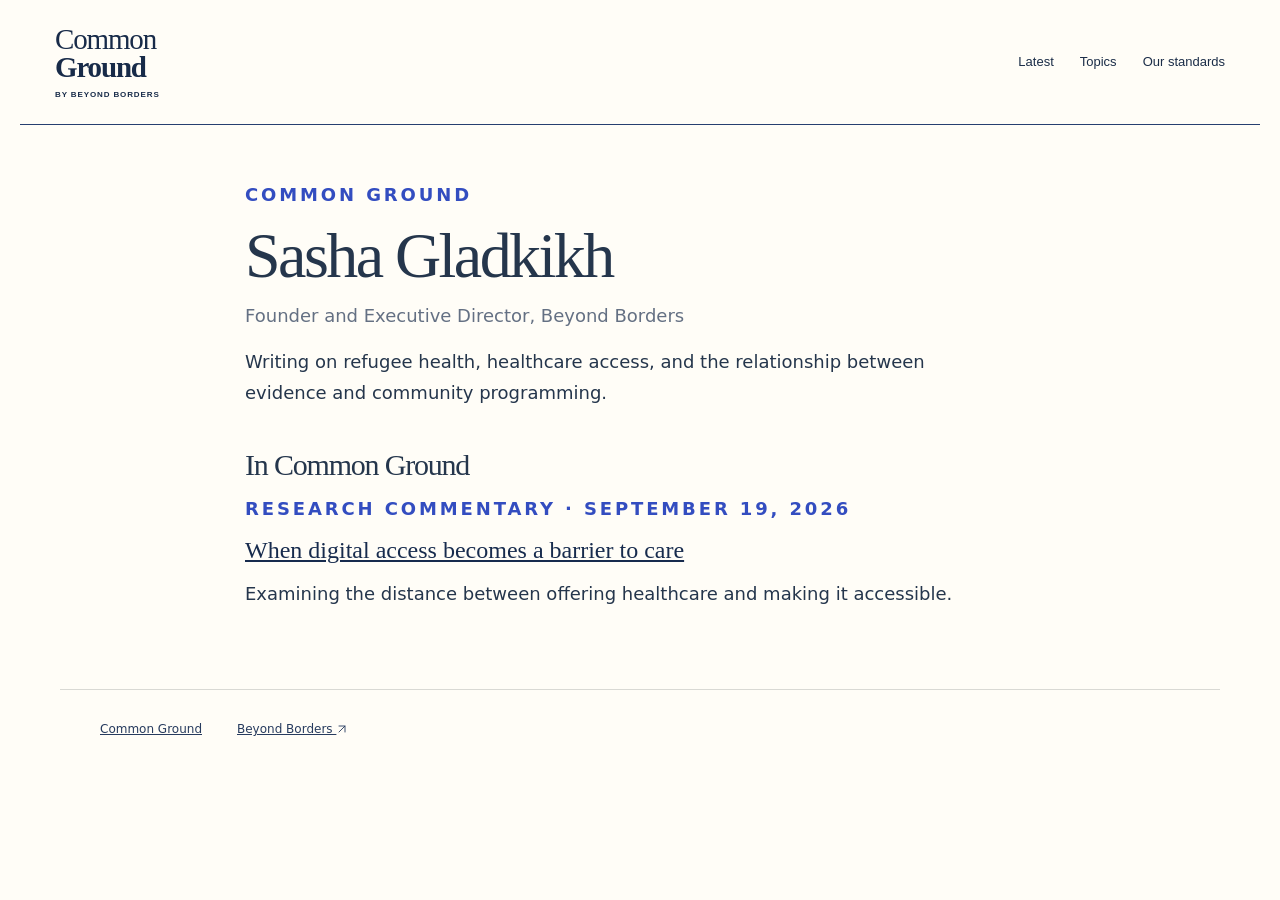
==== common-ground-author-sasha.html @ d93b0962 "Refine Common Ground typography and reading rhythm" ====
<!doctype html><html lang="en"><head><meta charset="utf-8"><meta name="viewport" content="width=device-width,initial-scale=1"><title>Sasha Gladkikh | Common Ground</title><link rel="stylesheet" href="styles.css?v=39"><link rel="stylesheet" href="journal.css?v=6"><link rel="stylesheet" href="common-ground-editorial-type.css?v=1"></head><body class="journal-page cg-resource-page"><a class="skip-link" href="#main">Skip to content</a><header class="cg-news-header"><a class="cg-news-brand" href="journal.html">Common<br><strong>Ground</strong><span>BY BEYOND BORDERS</span></a><nav aria-label="Publication navigation"><a href="journal.html">Latest</a><a href="common-ground-topics.html">Topics</a><a href="common-ground-standards.html">Our standards</a></nav></header><main id="main" class="cg-resource"><p class="eyebrow">Common Ground</p><h1>Sasha Gladkikh</h1><p class="journal-deck">Founder and Executive Director, Beyond Borders</p><p>Writing on refugee health, healthcare access, and the relationship between evidence and community programming.</p><h2>In Common Ground</h2><p class="eyebrow">Research commentary · September 19, 2026</p><h3><a href="journal-digital-access.html">When digital access becomes a barrier to care</a></h3><p>Examining the distance between offering healthcare and making it accessible.</p></main><footer class="journal-footer"><a href="journal.html">Common Ground</a><a href="index.html">Beyond Borders <svg class="link-arrow" viewBox="0 0 24 24" width="16" height="16" fill="none" stroke="currentColor" stroke-width="1.8" stroke-linecap="round" stroke-linejoin="round" aria-hidden="true" focusable="false"><path d="M6 18 18 6M6 6h12v12"/></svg></a></footer></body></html>
---- styles.css ----
:root {
  --navy: #1c3557;
  --navy-deep: #152844;
  --teal: #6d8b99;
  --sage: #a8b3a4;
  --heart: #9c5852;
  --paper: #f6f5f2;
  --white: #fff;
  --muted: #4d5560;
  --line: rgba(28, 53, 87, 0.14);
  --header: 4.5rem;
  --max: 1120px;
}

*,
*::before,
*::after {
  box-sizing: border-box;
}

html {
  scroll-behavior: smooth;
}

body {
  margin: 0;
  font-family: "Source Sans 3", system-ui, sans-serif;
  font-size: 1.0625rem;
  line-height: 1.6;
  color: var(--navy);
  background: var(--paper);
}

img {
  max-width: 100%;
}

h1,
h2,
h3 {
  font-family: "Libre Baskerville", Georgia, serif;
  font-weight: 400;
  line-height: 1.22;
  margin: 0 0 0.7rem;
}

h1 {
  font-size: clamp(1.85rem, 4vw, 2.85rem);
  max-width: 16ch;
}

h2 {
  font-size: clamp(1.5rem, 2.6vw, 2rem);
}

h3 {
  font-size: 1.2rem;
}

p {
  margin: 0 0 0.85rem;
}

a {
  color: var(--navy);
}

.skip-link {
  position: absolute;
  left: 1rem;
  top: -80px;
  background: var(--navy);
  color: #fff;
  padding: 0.5rem 0.75rem;
  z-index: 40;
}

.skip-link:focus {
  top: 0.6rem;
}

.wrap {
  width: min(var(--max), calc(100% - 2.5rem));
  margin-inline: auto;
}

.site-header {
  position: sticky;
  top: 0;
  z-index: 20;
  background: rgba(246, 245, 242, 0.94);
  backdrop-filter: blur(10px);
  border-bottom: 1px solid var(--line);
}

.header-inner {
  display: flex;
  align-items: center;
  justify-content: space-between;
  height: var(--header);
  gap: 1rem;
}

.wordmark {
  display: flex;
  align-items: center;
  text-decoration: none;
  line-height: 0;
}

.logo {
  height: 2.55rem;
  width: auto;
  display: block;
}

.logo-footer {
  height: 2.4rem;
  margin-bottom: 0.9rem;
}

.site-nav {
  display: flex;
  align-items: center;
  gap: 1.4rem;
}

.site-nav a {
  text-decoration: none;
  font-weight: 600;
  color: var(--navy);
}

.site-nav a:not(.btn):hover {
  color: var(--heart);
}

.site-nav a.btn {
  color: #fff;
}

.site-nav a.btn:hover {
  color: #fff;
}

.nav-toggle {
  display: none;
  width: 2.5rem;
  height: 2.5rem;
  border: 0;
  background: transparent;
  cursor: pointer;
}

.nav-toggle span {
  display: block;
  height: 2px;
  margin: 6px 0;
  background: var(--navy);
}

.btn {
  display: inline-flex;
  align-items: center;
  justify-content: center;
  background: var(--navy);
  color: #fff;
  font: inherit;
  font-weight: 700;
  text-decoration: none;
  border: 1px solid var(--navy);
  padding: 0.65rem 1.1rem;
  cursor: pointer;
}

.btn:hover {
  background: var(--navy-deep);
}

.btn-ghost {
  background: transparent;
  color: var(--navy);
}

.thanks {
  padding-top: 5rem;
  padding-bottom: 6rem;
}

.thanks h1 {
  max-width: 18ch;
}

.hero-grid {
  display: grid;
  grid-template-columns: 1fr 1fr;
  gap: 3rem;
  align-items: center;
}

.eyebrow {
  text-transform: uppercase;
  letter-spacing: 0.16em;
  font-size: 0.7rem;
  font-weight: 700;
  color: var(--heart);
  margin-bottom: 0.7rem;
}

.lede {
  max-width: 36rem;
  color: var(--muted);
  font-size: 1.1rem;
}

.hero-actions {
  display: flex;
  flex-wrap: wrap;
  gap: 0.7rem;
  margin-top: 1.5rem;
}

.hero-photo {
  margin: 0;
  display: flex;
  align-items: center;
  justify-content: center;
}

.hero-photo img {
  display: block;
  width: min(100%, 28rem);
  height: auto;
  filter: drop-shadow(0 18px 28px rgba(28, 53, 87, 0.16));
}

.chapter-photo {
  margin: 0 0 2.2rem;
}

.chapter-photo img {
  display: block;
  width: 100%;
  height: auto;
}

.stats-band {
  margin-top: 3rem;
  background: var(--navy);
  color: #fff;
  padding: 2rem 0;
}

.stats {
  display: grid;
  grid-template-columns: repeat(3, 1fr);
  gap: 1.4rem;
  margin: 0;
}

.stats dt {
  font-family: "Libre Baskerville", serif;
  font-size: clamp(1.4rem, 2.2vw, 1.85rem);
  margin: 0;
}

.stats dd {
  margin: 0.35rem 0 0;
  color: rgba(255, 255, 255, 0.78);
  font-size: 0.95rem;
}

.section {
  padding: 4.2rem 0;
}

.section-head {
  max-width: 44rem;
  margin-bottom: 2rem;
}

.why {
  background: #eef1ee;
}

.why-grid {
  display: grid;
  grid-template-columns: 10rem 1fr;
  gap: 2.5rem;
  align-items: center;
}

.why-mark {
  width: 9rem;
  height: auto;
}

.prose {
  max-width: 42rem;
  color: var(--muted);
}

.recognition-grid {
  display: grid;
  grid-template-columns: 1fr min(18rem, 38%);
  gap: 2.5rem;
  align-items: start;
}

.recognition-photo {
  margin: 0;
  max-width: 18rem;
}

.recognition-photo img {
  display: block;
  width: 100%;
  height: auto;
  border: 1px solid var(--line);
  background: var(--white);
}

.pillars {
  list-style: none;
  padding: 0;
  margin: 0;
  display: grid;
  grid-template-columns: repeat(3, 1fr);
  gap: 1.25rem;
}

.pillars > li {
  padding: 1.5rem 1.3rem 1.55rem;
  background: var(--white);
  border-top: 3px solid var(--teal);
}

.pillar-line {
  font-style: italic;
  color: var(--navy) !important;
}

.pillars > li > p {
  color: var(--muted);
  margin-bottom: 0.7rem;
}

.tab-list {
  display: flex;
  flex-wrap: nowrap;
  gap: 0;
  overflow-x: auto;
  -webkit-overflow-scrolling: touch;
  overscroll-behavior-x: contain;
  scrollbar-width: thin;
  border-bottom: 1px solid var(--line);
  margin: 0 0 1.4rem;
}

.tab-list [role="tab"] {
  appearance: none;
  background: transparent;
  border: 0;
  border-bottom: 2px solid transparent;
  margin-bottom: -1px;
  padding: 0.75rem 1rem;
  font: inherit;
  font-weight: 700;
  color: var(--muted);
  cursor: pointer;
  flex: 0 0 auto;
  white-space: nowrap;
}

.tab-list [role="tab"][aria-selected="true"] {
  color: var(--navy);
  border-bottom-color: var(--heart);
}

.tab-list-campus {
  margin-top: 0.1rem;
}

.tab-list-campus [role="tab"] {
  font-size: 0.92rem;
  font-weight: 600;
  padding: 0.55rem 0.9rem;
}

.campus-block {
  padding-bottom: 0.5rem;
}

.campus-block-usc {
  margin-top: 0;
  padding-top: 0;
}

.campus-heading {
  margin: 0 0 0.65rem;
  font-family: "Source Sans 3", system-ui, sans-serif;
  font-size: 1.15rem;
  font-weight: 700;
  line-height: 1.4;
  letter-spacing: 0.01em;
  color: var(--navy);
}

.ig {
  margin: 0 0 1rem;
  font-weight: 600;
}

.ig a {
  display: inline-flex;
  align-items: center;
  gap: 0.45rem;
  text-decoration: none;
}

.ig a:hover {
  color: var(--heart);
}

.ig-icon {
  display: block;
  flex-shrink: 0;
}

.board-grid {
  list-style: none;
  padding: 0;
  margin: 0;
  display: grid;
  grid-template-columns: 1fr 1fr;
  gap: 0.85rem;
}

.board-grid-one {
  grid-template-columns: repeat(auto-fill, minmax(16.5rem, 1fr));
}

.board-grid li {
  display: flex;
  align-items: center;
  gap: 0.9rem;
  padding: 1rem 1.05rem;
  background: var(--white);
  border: 1px solid var(--line);
}

.board-photo {
  display: block;
  width: 4.5rem;
  height: 4.5rem;
  object-fit: cover;
  object-position: center top;
  flex-shrink: 0;
  margin: 0;
}

.board-office {
  margin: 0 0 0.3rem;
  font-size: 0.68rem;
  font-weight: 700;
  letter-spacing: 0.12em;
  text-transform: uppercase;
  color: var(--teal);
}

.board-name {
  margin: 0;
  min-height: 1.3em;
  display: flex;
  align-items: center;
  gap: 0.4rem;
}

.board-social {
  display: inline-flex;
  color: var(--navy);
  opacity: 0.5;
}

.board-social:hover {
  opacity: 1;
}

.involved {
  background: var(--white);
  border-top: 1px solid var(--line);
}

.paths {
  list-style: none;
  padding: 0;
  margin: 0 0 2.2rem;
  display: grid;
  grid-template-columns: repeat(4, 1fr);
  gap: 1rem;
}

.paths li {
  padding: 1.1rem 1rem 1.15rem;
  background: var(--paper);
}

.paths p {
  color: var(--muted);
  margin: 0;
  font-size: 0.95rem;
}

.contact-form {
  display: grid;
  grid-template-columns: 1fr 1fr;
  gap: 0.9rem 1.1rem;
  max-width: 46rem;
}

.contact-form .span-2 {
  grid-column: 1 / -1;
}

.contact-form label {
  display: grid;
  gap: 0.3rem;
  font-weight: 700;
  font-size: 0.88rem;
}

.contact-form input,
.contact-form select,
.contact-form textarea {
  font: inherit;
  font-weight: 400;
  padding: 0.65rem 0.75rem;
  border: 1px solid var(--line);
  background: var(--paper);
}

.form-note {
  margin: 0.6rem 0 0;
  color: var(--heart);
}

.honey {
  position: absolute;
  left: -9999px;
  width: 1px;
  height: 1px;
  overflow: hidden;
}

.site-footer {
  background: var(--navy);
  color: rgba(255, 255, 255, 0.78);
  padding: 2.4rem 0;
}

.footer-inner .wordmark {
  display: block;
}

.legal {
  font-size: 0.85rem;
  max-width: 38rem;
  margin: 0.7rem 0 0;
  opacity: 0.7;
}

@media (max-width: 900px) {
  .hero {
    padding-top: 1.65rem;
  }

  .hero-grid,
  .why-grid,
  .recognition-grid,
  .pillars,
  .paths,
  .stats,
  .board-grid,
  .contact-form {
    grid-template-columns: 1fr;
  }

  .hero-photo img {
    width: min(100%, 20rem);
  }

  .nav-toggle {
    display: block;
  }

  .site-nav {
    display: none;
    position: absolute;
    top: var(--header);
    left: 0;
    right: 0;
    flex-direction: column;
    align-items: stretch;
    gap: 0;
    padding: 0.6rem 1.2rem 1rem;
    background: var(--paper);
    border-bottom: 1px solid var(--line);
  }

  .site-nav a {
    padding: 0.7rem 0;
    border-bottom: 1px solid var(--line);
  }

  .site-nav .btn {
    margin-top: 0.7rem;
    width: fit-content;
  }

  .site-nav.open {
    display: flex;
  }
}

/* Editorial refinement: preserve the established brand and approved copy. */
:root { --max: 1160px; }
html { scroll-padding-top: 6rem; }
:focus-visible { outline: 3px solid #a34e36; outline-offset: 5px; }
.hero { padding-top: 4.5rem; }
.hero-grid { grid-template-columns: 1fr 1.05fr; gap: 3.5rem; }
h1 { font-size: clamp(2.25rem, 4.2vw, 3.4rem); line-height: 1.17; max-width: 18ch; letter-spacing: -.035em; }
.hero-emphasis { color: #526a7a; }
.hero-copy .lede { margin-top: 1.5rem; }
.hero-photo { display: block; }
.hero-photo img { width: 100%; height: auto; filter: none; }
.hero-photo figcaption { margin-top: .8rem; font-size: .9rem; color: var(--muted); }
.btn { min-height: 48px; }
.btn-ghost:hover { color: white; }
.eyebrow, .board-office { font-size: .8rem; }
.section { padding: 5rem 0; }
.section-head { max-width: 48rem; }
.stats-band { margin-top: 4rem; padding: 2.4rem 0; }
.impact-label { font-size: .85rem; letter-spacing: .12em; text-transform: uppercase; color: #d6e1e9; margin-bottom: 1.4rem; }
.stats > div + div { border-left: 1px solid #6a7d95; padding-left: 2rem; }
.pillars { grid-template-columns: 1fr; gap: 1.2rem; }
.pillars > li { display: grid; grid-template-columns: 13rem 1fr; gap: 2rem; padding: 2.4rem; border-top: 2px solid var(--teal); }
.pillar-number { display: block; font-size: .85rem; color: #526a7a; margin-bottom: .8rem; letter-spacing: .1em; }
.pillars h3 { font-size: 1.8rem; }
.pillars > li > p { max-width: 68ch; margin: 0; font-size: 1.1rem; line-height: 1.85; }
.recognition-grid { grid-template-columns: 1fr 15rem; align-items: center; gap: 5rem; }
.recognition-photo { max-width: 15rem; }
.chapter-location { color: var(--muted); margin-bottom: .3rem; }
.chapter-join { display: inline-block; margin-bottom: 1rem; }
.text-link { font-weight: 600; text-underline-offset: .25em; }
.text-link:hover { color: #9c4336; }
.campus-block { border-bottom: 1px solid var(--line); padding: 1.5rem 0 2rem; margin: 0 !important; }
.high-school-intro { max-width: 42rem; padding: 1rem 0; }
.high-school-intro p { color: var(--muted); }
.paths { gap: 1rem; }
.paths li { display: flex; flex-direction: column; padding: 1.5rem; }
.paths p { flex: 1; margin-bottom: 1.2rem; }
.inquiry-heading { margin: 3rem 0 1.5rem; max-width: 42rem; }
.inquiry-heading p { color: var(--muted); }
.contact-form input, .contact-form textarea, .contact-form select { min-width: 0; width: 100%; }
[hidden] { display: none !important; }
@media (max-width: 900px) {
 .hero { padding-top: 2.5rem; }
 .hero-grid { grid-template-columns: 1fr; gap: 2rem; }
 h1 { max-width: 21ch; }
 .hero-photo img { width: 100%; }
 .stats { grid-template-columns: repeat(3, 1fr); }
 .stats > div + div { padding-left: 1rem; }
 .pillars > li { grid-template-columns: 1fr; gap: 1rem; padding: 1.6rem; }
 .pillar-heading { display: flex; gap: 1rem; align-items: baseline; }
 .pillar-number { margin: 0; }
 .pillar-heading h3 { margin: 0; }
 .recognition-grid { grid-template-columns: 1fr; gap: 2rem; }
 .paths { grid-template-columns: 1fr 1fr; }
 .section { padding: 3.5rem 0; }
}
@media (max-width: 520px) {
 .stats, .paths { grid-template-columns: 1fr; }
 .stats > div + div { border-left: 0; border-top: 1px solid #6a7d95; padding: 1rem 0 0; }
 .hero-actions .btn { width: 100%; }
 .pillars > li { padding: 1.4rem; }
 .board-grid { grid-template-columns: 1fr; }
}
@media (prefers-reduced-motion: reduce) { html { scroll-behavior: auto; } }

/* Modern community brand: cobalt, ink and clean mineral surfaces. */
:root { --navy:#172b4d; --navy-deep:#102039; --paper:#f7f8fc; --muted:#4a5870; --teal:#3b58cc; --heart:#334dc0; --line:#dce2ec; --max:1200px; --header:5rem; }
body { font-family:"Source Sans 3",system-ui,sans-serif; }
h1,h2,h3,.stats dt { font-family:"Manrope",system-ui,sans-serif; font-weight:800; }
.wrap { width:min(var(--max),calc(100% - 5rem)); }
.site-header { background:rgba(255,255,255,.97); border-bottom:1px solid var(--line); backdrop-filter:blur(12px); }
.header-inner { height:5rem; }
.logo { height:2.8rem; }
.site-nav { gap:1.8rem; }
.site-nav a { font-size:.95rem; }
.btn { border-radius:100px; padding:.8rem 1.4rem; background:#334dc0; border-color:#334dc0; transition:background .2s,transform .2s; }
.btn:hover { background:#253ba2; transform:translateY(-2px); }
.btn-ghost { background:white; color:#283fa8; border-color:#ced5e7; }
.btn-ghost:hover { background:#e9edff; color:#283fa8; }
.hero { padding:5rem 0 4.5rem; background:#f0f3ff; }
.hero-grid { grid-template-columns:1.05fr 1fr; gap:4rem; }
h1 { font-size:clamp(2.5rem,4.8vw,4.3rem); max-width:18ch; line-height:1.08; letter-spacing:-.055em; }
.hero-emphasis { color:#3b55c4; }
.hero .eyebrow { display:inline-block; background:#e2e8ff; color:#2e4396; border:1px solid #d0dafb; border-radius:100px; padding:.4rem .8rem; font-size:.75rem; letter-spacing:.09em; margin-bottom:1.5rem; }
.lede { font-size:1.15rem; line-height:1.75; }
.hero-photo { padding:1rem; background:white; border:1px solid #dce2ef; border-radius:24px; transform:rotate(2deg); }
.hero-photo img { width:100%; height:auto; border-radius:14px; filter:none; }
.hero-photo figcaption { font-size:.875rem; margin:.9rem .2rem .1rem; color:#4a5870; }
.hero-actions { margin-top:2rem; gap:.8rem; }
.stats-band { margin:0; background:#172b4d; padding:2.5rem 0; }
.stats-band .wrap { display:grid; grid-template-columns:10rem 1fr; gap:2rem; align-items:center; }
.impact-label { margin:0; color:#b7c8ff; }
.stats dt { font-size:2.5rem; letter-spacing:-.04em; }
.stats dd { color:#dbe4f6; }
.stats > div + div { border-color:#4e6380; }
.section { padding:5.5rem 0; }
h2 { font-size:clamp(1.9rem,3.4vw,2.9rem); line-height:1.2; letter-spacing:-.04em; }
.section-head { max-width:45rem; margin-bottom:2rem; }
.pillar-nav { display:flex; flex-wrap:wrap; gap:.6rem; margin-bottom:2rem; }
.pillar-nav a { padding:.55rem 1rem; border-radius:100px; background:#edf0fb; border:1px solid #d9dfef; color:#30489e; text-decoration:none; font-weight:600; }
.pillar-nav a:hover,.pillar-nav a:focus-visible { background:#dce4ff; }
.pillars { gap:1rem; }
.pillars > li { grid-template-columns:13rem 1fr; gap:3rem; padding:2.6rem; background:#fff; border:1px solid var(--line); border-radius:20px; }
.pillar-number { display:inline-flex; width:2.5rem; height:2.5rem; align-items:center; justify-content:center; border-radius:50%; background:#edf0ff; color:#334dc0; font-weight:700; margin-bottom:1rem; }
.pillars h3 { font-size:1.8rem; letter-spacing:-.04em; scroll-margin-top:7rem; }
.pillars > li > p { font-size:1.1rem; line-height:1.85; }
.why { background:#172b4d; color:#fff; }
.why .eyebrow { color:#aabcff; }
.why h2 { max-width:26ch; }
.why .prose { color:#dce5f5; font-size:1.15rem; }
.why-mark { background:#fff; padding:1.25rem; border-radius:28px; }
#recognition { background:#eaf0ff; }
.recognition-photo { padding:.7rem; background:white; border-radius:12px; }
.recognition-photo img { border:0; }
.tab-list [role="tab"] { border-radius:10px 10px 0 0; }
.tab-list [role="tab"][aria-selected="true"] { background:#e9eeff; border-color:#334dc0; }
.board-grid li { border-radius:14px; }
.board-photo { border-radius:10px; }
.board-office { color:#47607a; }
#panel-university:not([hidden]) { display:grid; grid-template-columns:repeat(3,minmax(0,1fr)); gap:1.25rem; }
.campus-block { padding:1.5rem; background:white; border:1px solid var(--line); border-radius:18px; margin:0!important; }
#panel-university .board-grid { grid-template-columns:1fr; }
#panel-university .board-grid li { padding:.7rem 0; border:0; }
.campus-heading { font-family:"Manrope",sans-serif; font-weight:800; font-size:1.4rem; }
.high-school-intro { border-radius:20px; background:#edf1ff; padding:2rem; }
#involved { background:#eef2fb; }
.paths { gap:1rem; }
.paths li { border-radius:16px; padding:1.5rem; background:white; border:1px solid var(--line); }
.paths h3 { font-size:1.4rem; letter-spacing:-.03em; }
.paths .text-link { font-size:.95rem; }
.inquiry-heading { max-width:45rem; }
.inquiry-heading h3 { font-size:1.8rem; letter-spacing:-.035em; }
.contact-form { max-width:50rem; }
.contact-form label { font-size:.95rem; }
.contact-form input,.contact-form select,.contact-form textarea { border:1px solid #aab8ce; border-radius:9px; background:white; min-height:48px; }
.site-footer { background:#102039; }
.legal { opacity:1; color:#c7d3e8; }
@media(max-width:1050px) { .hero-grid{gap:2rem;} .stats-band .wrap{display:block;} .impact-label{margin-bottom:1.4rem;} }
@media(max-width:900px) {
 .wrap{width:calc(100% - 3rem);} .hero{padding:3rem 0;} .hero-grid{grid-template-columns:1fr;gap:2.5rem;} h1{max-width:22ch;} .hero-photo{max-width:42rem;transform:none;} .hero-photo img{width:100%;}
 .site-nav{background:white;} .site-nav .btn{padding:.75rem 1.2rem;}
 .pillars > li{grid-template-columns:1fr;gap:.8rem;padding:1.8rem;} .pillar-heading{align-items:center;} .pillar-number{margin:0;flex-shrink:0;}
 #panel-university:not([hidden]){grid-template-columns:1fr;} .section{padding:3.5rem 0;}
}
@media(max-width:520px) { .wrap{width:calc(100% - 2.5rem);} h1{font-size:clamp(2.5rem,10vw,3.1rem);} .hero-photo{padding:.6rem;border-radius:18px;} .pillars > li{padding:1.4rem;} .pillars h3{font-size:1.55rem;} .pillar-nav a{font-size:.9rem;padding:.5rem .7rem;} .stats dt{font-size:2rem;} .paths{grid-template-columns:1fr;} }
@media(prefers-reduced-motion:reduce){.btn{transition:none;}.btn:hover{transform:none;}}

/* Community milestones: connected timeline, newest first. */
.event-section { background:#fff; }
.event-list { list-style:none; padding:0; margin:3rem 0 0; }
.event-list li { position:relative; display:grid; grid-template-columns:13rem minmax(0,1fr); column-gap:4.5rem; padding:0 0 2.5rem; }
.event-list li::before { content:""; position:absolute; left:15rem; top:1.7rem; bottom:-1.7rem; width:2px; background:#d5ddef; }
.event-list li::after { content:""; position:absolute; left:calc(15rem - 6px); top:1.3rem; width:14px; height:14px; box-sizing:border-box; border:3px solid #334dc0; border-radius:50%; background:#fff; box-shadow:0 0 0 6px #fff; }
.event-list li:first-child::after { background:#334dc0; }
.event-list li:last-child { padding-bottom:0; }
.event-list li:last-child::before { display:none; }
.event-date { color:#334dc0; font-weight:600; font-size:1rem; margin:0; padding-top:1rem; text-align:right; }
.event-list li > div { max-width:46rem; padding:1.6rem 1.8rem; border:1px solid #dce2ec; border-radius:16px; background:#f7f8fc; }
.event-list h3 { font-size:1.4rem; letter-spacing:-.025em; margin:0 0 .8rem; }
.event-list li > div > p { color:var(--muted); margin:0; line-height:1.75; }
.event-list .text-link { display:inline-block; margin-top:1.1rem; }
@media(max-width:750px) {
 .event-list { margin-top:2rem; }
 .event-list li { grid-template-columns:minmax(0,1fr); padding:0 0 2rem 2.3rem; gap:.75rem; }
 .event-list li::before { left:6px; top:.75rem; bottom:-.75rem; }
 .event-list li::after { left:0; top:.4rem; }
 .event-date { padding:0; text-align:left; }
 .event-list li > div { padding:1.25rem; border-radius:12px; }
 .event-list h3 { font-size:1.25rem; }
}

/* Four collective impact measures. */
.stats-band .wrap { display:block; }
.impact-label { margin-bottom:1.6rem; }
.stats { grid-template-columns:repeat(4,minmax(0,1fr)); }
@media(max-width:800px) {
 .stats { grid-template-columns:repeat(2,minmax(0,1fr)); gap:2rem; }
 .stats > div + div { border-top:0; border-left:1px solid #4e6380; padding:0 0 0 1.25rem; }
 .stats > div:nth-child(odd) { border-left:0; padding-left:0; }
}
@media(max-width:420px) {
 .stats { grid-template-columns:1fr; gap:1.25rem; }
 .stats > div + div, .stats > div:nth-child(odd):not(:first-child) { border-left:0; border-top:1px solid #4e6380; padding:1.25rem 0 0; }
}

.stats dt.impact-description { font-size:clamp(1.4rem,2.3vw,1.9rem); line-height:1.2; letter-spacing:-.035em; }

/* Expandable location maps keep the timeline concise. */
.event-location { font-size:.95rem; }
.event-map { margin-top:1rem; }
.event-map summary { width:fit-content; cursor:pointer; color:#334dc0; font-weight:600; font-size:.95rem; padding:.35rem 0; }
.event-map summary:focus-visible { outline:3px solid #334dc0; outline-offset:4px; border-radius:3px; }
.event-map iframe { display:block; width:100%; height:260px; margin-top:1rem; border:1px solid #dce2ec; border-radius:10px; background:#edf1ff; }
.event-map .text-link { font-size:.9rem; }
@media(max-width:520px) { .event-map iframe { height:220px; } }

/* A focused, welcoming inquiry form. */
.inquiry-layout { display:grid; grid-template-columns:minmax(0,.8fr) minmax(0,1.3fr); gap:4rem; align-items:start; margin-top:4rem; padding-top:4rem; border-top:1px solid #cdd7e7; scroll-margin-top:6rem; }
.inquiry-layout .inquiry-heading { margin:0; padding:1rem 0; }
.inquiry-heading .eyebrow { color:#334dc0; font-size:.75rem; letter-spacing:.1em; }
.inquiry-layout .inquiry-heading h3 { font-size:clamp(2rem,3.3vw,2.8rem); line-height:1.2; letter-spacing:-.045em; margin:1rem 0 1.3rem; }
.inquiry-heading > p:not(.eyebrow) { color:var(--muted); font-size:1.1rem; line-height:1.75; }
.inquiry-contact { margin-top:2rem; font-size:.95rem; }
.inquiry-contact span { display:block; color:var(--muted); margin-bottom:.4rem; }
.inquiry-contact a { color:#334dc0; overflow-wrap:anywhere; text-underline-offset:4px; }
.inquiry-layout .contact-form { width:100%; max-width:none; margin:0; padding:2.25rem; background:#fff; border:1px solid #dce2ec; border-radius:22px; box-shadow:0 12px 35px #172b4d07; gap:1.3rem; }
.form-intro h4 { font-family:Manrope,sans-serif; font-size:1.5rem; letter-spacing:-.035em; margin:0 0 .4rem; color:#172b4d; }
.form-intro p { font-size:.85rem; color:var(--muted); margin:0 0 .3rem; }
.contact-form .optional { font-weight:400; color:var(--muted); }
.inquiry-layout .contact-form input,.inquiry-layout .contact-form select,.inquiry-layout .contact-form textarea { margin-top:.5rem; background:#f8f9fc; padding:.85rem .9rem; width:100%; box-sizing:border-box; font:inherit; color:#172b4d; }
.inquiry-layout .contact-form textarea { resize:vertical; min-height:125px; }
.contact-form input:focus,.contact-form select:focus,.contact-form textarea:focus { outline:3px solid #dce4ff; border-color:#334dc0; background:white; }
.field-hint { display:block; font-size:.85rem; font-weight:400; color:var(--muted); line-height:1.5; margin-top:.55rem; }
.form-context { font-size:.83rem; color:var(--muted); line-height:1.6; margin:0 0 1.2rem; }
.form-submit .btn { width:100%; display:flex; justify-content:space-between; align-items:center; border-radius:10px; }
.form-submit .btn:disabled { opacity:.65; cursor:wait; transform:none; }
.form-note { margin:1rem 0 0; font-size:.95rem; }
@media(max-width:850px) { .inquiry-layout { grid-template-columns:1fr; gap:1.5rem; margin-top:2.5rem; padding-top:2.5rem; } .inquiry-layout .inquiry-heading { max-width:38rem; } .inquiry-contact { margin-top:1rem; } }
@media(max-width:520px) { .inquiry-layout .contact-form { padding:1.35rem; border-radius:16px; grid-template-columns:1fr; } .contact-form .span-2 { grid-column:1/-1; } }

/* Focused refinements: summaries, pathways, maps, and image inspection. */
.hero-photo { transform:none; padding:.65rem; }
.hero-photo figcaption { font-size:.8rem; margin:.7rem .35rem .25rem; }
.pillar-summary { list-style:none; padding:0; margin:1.1rem 0 0; display:flex; flex-wrap:wrap; gap:.45rem; }
.pillar-summary li { font-size:.78rem; line-height:1.4; padding:.4rem .6rem; border:1px solid #dce2ec; border-radius:7px; color:#47607a; background:#f7f8fc; }
.access-grid { display:grid; grid-template-columns:1fr 1.15fr; gap:4rem; align-items:center; }
.access-grid .prose { margin-top:1.4rem; }
.access-labels { display:grid; grid-template-columns:1fr 1fr; gap:2.25rem; color:#b8c9ff; font-size:.72rem; font-weight:600; text-transform:uppercase; letter-spacing:.07em; margin-bottom:1rem; }
.access-row { display:grid; grid-template-columns:1fr 1.5rem 1fr; gap:1rem; align-items:center; border-top:1px solid #496079; padding:1.6rem 0; font-size:1rem; line-height:1.5; }
.access-row>span:first-child { color:#dce5f5; }
.access-row>span:nth-child(2) { color:#b8c9ff; }
.access-row strong { color:white; font-weight:600; }
.timeline-year { display:block; font-family:Manrope,sans-serif; font-weight:800; font-size:1.4rem; letter-spacing:-.04em; color:#172b4d; margin-bottom:.35rem; }
.event-photo-link { display:inline-block; margin-top:.7rem; font-size:.9rem; font-weight:600; color:#334dc0; text-underline-offset:4px; }
.certificate-caption { font-size:.8rem; color:#47607a; text-align:center; padding:.7rem 0 .1rem; }
.chapter-explorer { margin:2rem 0 2.5rem; border:1px solid #dce2ec; border-radius:18px; background:white; overflow:hidden; }
.map-heading { padding:1.3rem 1.5rem; display:flex; align-items:center; justify-content:space-between; gap:1rem; }
.map-heading h3 { margin:0; font-size:1.3rem; }
.map-heading p { margin:0; font-size:.9rem; color:#4a5870; }
#chapter-map { height:320px; width:100%; background:#edf1f6; position:relative; z-index:0; }
.map-fallback { padding:2rem; }
.campus-selectors { padding:1.2rem 1.5rem .5rem; display:flex; flex-wrap:wrap; gap:.6rem; }
.campus-selectors button { font:600 .9rem 'Source Sans 3',sans-serif; padding:.6rem 1rem; border:1px solid #cdd7e7; background:white; border-radius:100px; color:#30489e; cursor:pointer; }
.campus-selectors button[aria-pressed=true] { background:#334dc0; border-color:#334dc0; color:white; }
.map-status { font-size:.8rem; color:#4a5870; margin:0; padding:.4rem 1.5rem 1.1rem; }
.campus-block.is-selected { border-color:#334dc0; box-shadow:0 0 0 2px #dce4ff; background:#f8faff; }
.campus-pin { background:transparent; border:0; }
.campus-pin span { display:block; padding:7px 10px; border:2px solid white; background:#334dc0; color:white; border-radius:100px; font:700 12px/1.2 Manrope,sans-serif; white-space:nowrap; box-shadow:0 3px 10px #172b4d35; text-align:center; }
.campus-pin:focus-visible { outline:3px solid #172b4d; outline-offset:4px; }
.image-viewer { border:0; border-radius:14px; padding:1rem; width:min(1000px,94vw); max-height:94vh; background:#fff; color:#172b4d; }
.image-viewer::backdrop { background:rgba(9,22,40,.85); }
.viewer-close { display:block; margin:0 0 .8rem auto; padding:.6rem 1rem; border:1px solid #cdd7e7; border-radius:100px; background:white; color:#172b4d; font:600 14px Manrope,sans-serif; cursor:pointer; }
.viewer-image { display:block; max-width:100%; width:auto; max-height:73vh; height:auto; margin:auto; object-fit:contain; }
.image-viewer figcaption { text-align:center; padding:1rem .5rem .3rem; font-size:.9rem; }
body.viewer-open { overflow:hidden; }
@media(max-width:900px) { .pillar-heading { flex-wrap:wrap; } .pillar-summary { flex-basis:100%; margin-top:.25rem; } .access-grid { grid-template-columns:1fr; gap:2rem; } }
@media(max-width:520px) { .map-heading { align-items:start; flex-direction:column; gap:.4rem; } #chapter-map { height:275px; } .access-row { font-size:.9rem; gap:.6rem; } .access-labels { font-size:.65rem; } .campus-selectors { padding:1rem; } .campus-selectors button { font-size:.85rem; } }

/* Real community photography with a foreground product cutout. */
.hero-collage { position:relative; width:100%; max-width:590px; aspect-ratio:1/1.05; margin:auto; isolation:isolate; }
.collage-shape { position:absolute; inset:10% 1% 6% 5%; border-radius:46% 54% 42% 58%; background:#e0e7fc; z-index:-1; }
.collage-photo { position:absolute; margin:0; padding:7px; border:1px solid #dce2ec; border-radius:14px; background:#fff; box-shadow:0 12px 28px #172b4d14; }
.collage-photo a { display:block; border-radius:9px; overflow:hidden; }
.collage-photo img { display:block; width:100%; height:100%; object-fit:cover; }
.collage-photo figcaption { font-size:.7rem; font-weight:600; color:#47607a; padding:7px 4px 1px; line-height:1.4; }
.collage-community { width:82%; top:0; right:0; z-index:1; }
.collage-community a { aspect-ratio:1.76; }
.collage-packing { width:46%; left:0; top:37%; z-index:2; }
.collage-packing a { aspect-ratio:.9; }
.collage-packing img { object-position:50% 42%; }
.collage-kit { position:absolute; right:-1%; bottom:7%; width:65%; height:auto; z-index:3; pointer-events:none; filter:drop-shadow(0 12px 12px #172b4d18); }
.collage-caption { position:absolute; bottom:0; left:0; right:0; text-align:center; color:#47607a; font-size:.8rem; font-weight:600; letter-spacing:.015em; }
@media(max-width:900px) { .hero-collage { max-width:560px; margin:0 auto; } }
@media(max-width:520px) { .hero-collage { aspect-ratio:1/1.13; } .collage-packing { top:38%; width:47%; } .collage-kit { bottom:10%; width:67%; } .collage-photo { padding:5px; border-radius:11px; } .collage-photo figcaption { font-size:.62rem; } .collage-caption { font-size:.72rem; } }

/* Interactive kit explorer and finishing details. */
.field-label { display:block; }
.field-label > span { display:inline; }
.kit-explore { position:absolute; z-index:4; bottom:0; left:50%; transform:translateX(-50%); white-space:nowrap; display:flex; align-items:center; gap:1rem; padding:.75rem 1.15rem; background:#fff; border:1px solid #b8c7ed; border-radius:100px; color:#253e9b; font:700 .85rem Manrope,sans-serif; cursor:pointer; box-shadow:0 5px 16px #172b4d0d; }
.kit-explore:hover { background:#edf1ff; }
.kit-explore:focus-visible,.kit-viewer button:focus-visible,.gallery-controls button:focus-visible { outline:3px solid #6f8cf1; outline-offset:4px; }
.campus-pin.is-active span { background:#172b4d; box-shadow:0 0 0 4px #aabbf4,0 3px 10px #172b4d35; }
.campus-block h3:focus { outline:none; }
.gallery-controls { display:flex; justify-content:center; align-items:center; gap:1.5rem; margin:.8rem 0 .3rem; }
.gallery-controls[hidden] { display:none; }
.gallery-controls button { padding:.65rem 1rem; border:1px solid #cdd7e7; background:white; color:#253e9b; border-radius:100px; font:600 .85rem Manrope,sans-serif; cursor:pointer; }
.gallery-count { font-variant-numeric:tabular-nums; color:#47607a; }
.kit-viewer { width:min(1050px,94vw); max-height:92vh; box-sizing:border-box; border:1px solid #dce2ec; border-radius:24px; padding:1.25rem; background:#fff; color:#172b4d; }
.kit-viewer::backdrop { background:rgba(9,22,40,.85); }
.kit-explorer-grid { display:grid; grid-template-columns:1.15fr 1fr; align-items:center; gap:2rem; padding:0 1.25rem 1.25rem; }
.kit-visual { position:relative; background:#f0f3ff; border-radius:22px; aspect-ratio:1; }
.kit-visual img { display:block; width:100%; height:auto; }
.kit-hotspot { position:absolute; left:var(--x); top:var(--y); transform:translate(-50%,-50%); display:grid; place-items:center; width:44px; height:44px; padding:0; border:3px solid white; border-radius:50%; background:#334dc0; color:white; font:700 1rem Manrope,sans-serif; cursor:pointer; box-shadow:0 3px 15px #172b4d40; }
.kit-hotspot[aria-pressed=true] { background:#172b4d; box-shadow:0 0 0 5px #aabbf4,0 3px 15px #172b4d40; }
.kit-copy h2 { font-size:clamp(1.8rem,3vw,2.6rem); line-height:1.15; letter-spacing:-.05em; margin:.6rem 0 1rem; }
.kit-copy>p { color:#47607a; }
.kit-item-list { display:flex; flex-wrap:wrap; gap:.5rem; margin:1.3rem 0; }
.kit-item-list button { display:flex; gap:.5rem; padding:.65rem .8rem; border:1px solid #dce2ec; border-radius:8px; background:white; color:#47607a; font:600 .85rem 'Source Sans 3',sans-serif; cursor:pointer; }
.kit-item-list button[aria-pressed=true] { border-color:#334dc0; background:#edf1ff; color:#253e9b; }
.kit-detail { min-height:130px; border-top:1px solid #dce2ec; padding-top:1.1rem; }
.kit-detail h3 { font-size:1.15rem; margin:0 0 .55rem; }
.kit-detail p { font-size:1rem; line-height:1.6; color:#47607a; margin:0; }
.kit-copy .kit-disclaimer { font-size:.75rem; line-height:1.5; margin:1rem 0 0; }
@media(min-width:751px) { .event-list>li::after { top:2rem; } }
@media(max-width:700px) { .kit-viewer { padding:1rem; border-radius:18px; } .kit-explorer-grid { grid-template-columns:1fr; gap:1.5rem; padding:0; } .kit-visual { width:min(100%,390px); margin:auto; } .kit-detail { min-height:0; } }

/* An editorial photo story, with complete images rather than cropped slides. */
.image-viewer.is-collage { width:min(1080px,94vw); padding:1.25rem; background:#f7f8fc; }
.image-viewer.is-collage>.viewer-close { position:sticky; top:0; z-index:2; box-shadow:0 3px 12px #172b4d18; }
.event-collage[hidden],.image-viewer>figure[hidden] { display:none; }
.event-collage header { padding:.25rem .75rem 1.5rem; }
.event-collage h2 { font-size:clamp(1.65rem,3vw,2.6rem); letter-spacing:-.045em; margin:.55rem 0 0; }
.event-photo-grid { display:grid; grid-template-columns:1fr 1fr; gap:1rem; }
.event-photo-grid figure { margin:0; border-radius:14px; overflow:hidden; background:white; border:1px solid #e0e5ee; }
.event-photo-grid .photo-community { grid-column:1/-1; }
.event-photo-grid img { display:block; width:100%; height:auto; }
.event-photo-grid figcaption { text-align:left; padding:.8rem 1rem; font:600 .9rem 'Source Sans 3',sans-serif; color:#304563; }
@media(max-width:600px) { .event-photo-grid { grid-template-columns:1fr; gap:.85rem; } .image-viewer.is-collage { padding:.75rem; } }
@media(min-width:601px) {
 .event-photo-grid .photo-community img { height:30vh; min-height:210px; max-height:320px; object-fit:contain; background:#e9edf5; }
 .event-photo-grid figure:not(.photo-community) img { height:20vh; min-height:160px; max-height:220px; object-fit:contain; background:#edf0f5; }
 .event-collage header { padding-bottom:1rem; }
 .event-photo-grid { gap:.75rem; }
 .event-photo-grid figcaption { padding:.55rem .85rem; }
}
/* An asymmetric photographic event journal. */
.image-viewer.is-collage { width:min(1220px,96vw); max-height:94vh; padding:clamp(1rem,3vw,2.5rem); border-radius:20px; background:#f9f8f4; }
.image-viewer.is-collage>.viewer-close { position:sticky; margin-bottom:0; top:0; }
.event-collage header { padding:0 0 2rem; max-width:750px; }
.event-collage .eyebrow { font-size:.72rem; letter-spacing:.15em; color:#334dc0; }
.event-collage h2 { font-size:clamp(2.5rem,6vw,5rem); line-height:1.03; letter-spacing:-.06em; margin:.85rem 0 1rem; }
.event-journal-date { color:#657183; font-size:.95rem; }
.event-photo-grid { grid-template-columns:repeat(12,minmax(0,1fr)); gap:2rem 1.5rem; align-items:start; counter-reset:moment; }
.event-photo-grid figure { border:0; background:transparent; border-radius:0; overflow:visible; counter-increment:moment; }
.event-photo-grid .photo-community { grid-column:1/-1; }
.event-photo-grid figure:nth-child(2) { grid-column:1/8; margin-top:1rem; }
.event-photo-grid figure:nth-child(3) { grid-column:8/-1; margin-top:5rem; }
.event-photo-grid figure:nth-child(4) { grid-column:1/6; margin-top:1rem; }
.event-photo-grid figure:nth-child(5) { grid-column:6/-1; margin-top:5rem; }
.event-photo-grid .photo-community img,.event-photo-grid figure:not(.photo-community) img { width:100%; height:auto; min-height:0; max-height:none; object-fit:contain; background:transparent; border-radius:8px; }
.event-photo-grid figcaption { display:flex; gap:.8rem; text-align:left; padding:.8rem 0 0; font-size:.9rem; color:#37485f; }
.event-photo-grid figcaption::before { content:'0' counter(moment); font-size:.7rem; letter-spacing:.06em; padding-top:.15rem; color:#657798; }
@media(max-width:650px) {
 .event-photo-grid { grid-template-columns:1fr; gap:1.8rem; }
 .event-photo-grid figure:nth-child(n) { grid-column:1; margin-top:0; }
 .event-collage header { padding-top:.5rem; padding-bottom:1rem; }
 .event-collage h2 { font-size:2.9rem; }
}
.event-photo-grid .supplies-story { position:relative; padding-bottom:7rem; }
.event-photo-grid .supplies-story .journal-kit-cutout { position:absolute; width:46%; height:auto; right:-5%; bottom:-1rem; background:none; border-radius:0; filter:drop-shadow(0 14px 16px #172b4d22); }
@media(max-width:650px) { .event-photo-grid .supplies-story { padding-bottom:6rem; } .event-photo-grid .supplies-story .journal-kit-cutout { right:0; width:38%; } }

.event-photo-grid .supplies-story { padding-bottom:0; }
/* A consistent editorial gallery lets the event photography lead. */
.event-photo-grid { grid-template-columns:repeat(2,minmax(0,1fr)); gap:1.75rem 1.5rem; }
.event-photo-grid figure:nth-child(n) { grid-column:auto; margin:0; padding-bottom:0; }
.event-photo-grid figure.photo-community { grid-column:1/-1; }
.event-photo-grid figure:not(.photo-community) img { aspect-ratio:2.15; width:100%; height:auto; object-fit:cover; }
.event-photo-grid .photo-community img { width:100%; height:auto; }
.event-photo-grid figcaption { padding-top:.7rem; font-weight:500; }
.event-photo-grid figcaption::before { content:none; }
.event-collage header { padding-bottom:1.5rem; }
.event-collage h2 { font-size:clamp(2rem,4vw,3.2rem); line-height:1.12; letter-spacing:-.045em; }
@media(max-width:650px) { .event-photo-grid { grid-template-columns:1fr; gap:1.5rem; } }

/* Uniform photo frames keep both rows and their captions aligned. */
.event-photo-grid figure:not(.photo-community) img { aspect-ratio:2.15; object-fit:cover; object-position:center; }

.event-photo-grid img[src*="altadena-resources"] { object-position:center bottom !important; }

/* A light, quiet map with chapter information directly at each campus. */
.chapter-explorer { border:1px solid #e5e9ef; border-radius:26px; box-shadow:0 12px 40px #172b4d08; }
#chapter-map { height:460px; background:#f3f5f6; }
#chapter-map .leaflet-tile-pane { filter:saturate(.18) brightness(1.07) contrast(.88); }
#chapter-map .leaflet-control-zoom { border:0; border-radius:14px; overflow:hidden; box-shadow:0 4px 20px #172b4d20; }
#chapter-map .leaflet-control-zoom a { width:38px; height:38px; line-height:38px; color:#334dc0; border-color:#edf0f5; }
.campus-pin span { background:#fff; color:#263c70; border:1px solid #dce3ee; padding:10px 12px; box-shadow:0 4px 16px #172b4d25; }
.campus-pin.is-active span { background:#334dc0; color:#fff; border-color:#334dc0; }
.chapter-popup .leaflet-popup-content-wrapper { border-radius:20px; box-shadow:0 12px 40px #172b4d25; }
.chapter-popup .leaflet-popup-content { margin:24px; font-family:'Source Sans 3',sans-serif; }
.chapter-map-card h3 { font:700 20px/1.25 Manrope,sans-serif; letter-spacing:-.04em; margin:10px 0 6px; color:#172b4d; }
.map-card-eyebrow { color:#60738c; font-size:10px; font-weight:700; letter-spacing:.12em; }
.chapter-map-card .map-card-location { margin:0 0 18px; color:#68758a; font-size:13px; }
.chapter-map-card .map-card-leader { margin:0 0 18px; padding-top:14px; border-top:1px solid #edf0f5; color:#33445d; font-size:14px; }
.chapter-map-card a.map-card-join { display:block; padding:11px 16px; border-radius:12px; background:#334dc0; color:white; text-align:center; font-weight:600; text-decoration:none; font-size:14px; }
.chapter-map-card a.map-card-social { display:flex; align-items:center; justify-content:center; gap:7px; margin-top:13px; color:#52637c; font-size:12px; text-decoration:none; }
.chapter-popup .leaflet-popup-close-button { top:8px !important; right:8px !important; }
@media(max-width:520px) { #chapter-map { height:450px; } .map-heading { padding:1.25rem; } }
/* Refined hierarchy and an interactive service walkthrough. */
.collage-kit { width:55%; right:-1%; bottom:7%; }
.hero-copy .lede { max-width:37rem; }
.fair-walkthrough { background:#f5f7fb; }
.fair-stations { display:grid; grid-template-columns:repeat(5,1fr); margin:2rem 0; gap:.65rem; }
.fair-stations button { border:1px solid #dce2ed; background:#fff; border-radius:15px; padding:1rem; color:#58657b; font:600 15px 'Source Sans 3',sans-serif; cursor:pointer; text-align:left; }
.fair-stations button span { display:block; font:700 24px Manrope,sans-serif; margin-bottom:.4rem; color:#9aa6b9; }
.fair-stations button[aria-selected=true] { background:#334dc0; border-color:#334dc0; color:#fff; box-shadow:0 7px 18px #334dc020; }
.fair-stations button[aria-selected=true] span { color:#fff; }
.fair-panel { display:grid; grid-template-columns:1fr 1fr; background:#fff; border-radius:22px; overflow:hidden; border:1px solid #e4e9f1; }
.fair-image { position:relative; min-height:430px; background:#e9edf4; }
.fair-image img { width:100%; height:100%; object-fit:contain; position:absolute; inset:0; }
.fair-image>span { position:absolute; top:20px; left:20px; padding:6px 12px; border-radius:30px; background:#fff; color:#334dc0; font-size:12px; font-weight:700; }
.fair-copy { padding:2.3rem; }
.fair-copy h3 { font-size:clamp(1.65rem,2.8vw,2.3rem); line-height:1.2; margin:.6rem 0 1rem; letter-spacing:-.04em; }
.fair-copy>p:not(.eyebrow) { color:#526176; }
.fair-role { padding-top:.8rem; border-top:1px solid #edf0f6; margin-top:.9rem; }
.fair-role>span { font-size:11px; text-transform:uppercase; letter-spacing:.1em; font-weight:700; color:#6b7b93; }
.fair-role p { margin:.2rem 0; font-size:.95rem; }
.fair-controls { display:flex; justify-content:space-between; gap:10px; align-items:center; margin-top:1.5rem; }
.fair-controls button { background:#f0f3ff; color:#334dc0; border:0; border-radius:9px; padding:10px 13px; font:600 14px 'Source Sans 3',sans-serif; cursor:pointer; }
.fair-controls button:disabled { opacity:.35; cursor:default; }
.fair-controls p { font-size:12px; color:#68758a; }
.fair-note { color:#6c788b; font-size:.8rem; margin:1rem 0 0; }
.journal-feature { background:#fffdf8; border-block:1px solid #e9e6de; }
.journal-feature-grid { display:grid; grid-template-columns:1fr 1.3fr; gap:5rem; align-items:center; }
.journal-feature-story { display:block; text-decoration:none; color:#172b4d; border-left:1px solid #d7d9e2; padding:1rem 0 1rem 3rem; }
.journal-feature-story h3 { font:400 clamp(2rem,3.5vw,3rem)/1.1 Georgia,serif; letter-spacing:-.025em; margin:1rem 0; }
.journal-feature-story:hover h3 { color:#334dc0; }
.journal-byline { display:flex; justify-content:space-between; font-size:.9rem; font-weight:600; margin-top:2rem; }
@media(max-width:750px) { .fair-panel,.journal-feature-grid { grid-template-columns:1fr; gap:0; } .fair-image { min-height:260px; } .fair-copy { padding:1.5rem; } .fair-stations { gap:5px; } .fair-stations button { padding:.6rem .3rem; text-align:center; font-size:11px; } .fair-stations button span { font-size:20px; } .journal-feature-story { border-left:0; border-top:1px solid #d7d9e2; padding:2rem 0 0; margin-top:2rem; } }
@media(max-width:520px) { .collage-kit { width:57%; bottom:10%; } }
@media(prefers-reduced-motion:reduce) { html { scroll-behavior:auto; } }

/* Vector arrows render consistently without emoji substitution on iOS. */
.link-arrow { display:inline-block; width:1em; height:1em; vertical-align:-.12em; flex-shrink:0; }

/* A connected, photo-free route through the fair. */
.fair-stations {position:relative;gap:0;margin:2.5rem 0 2rem;}
.fair-stations::before {content:"";position:absolute;top:24px;left:10%;right:10%;height:2px;background:#cbd5ed;}
.fair-stations button {position:relative;z-index:1;text-align:center;border:0;background:transparent;padding:0 6px;color:#526176;box-shadow:none!important;}
.fair-stations button span {display:grid;place-items:center;width:50px;height:50px;margin:0 auto 12px;border:2px solid #cbd5ed;border-radius:50%;background:#f5f7fb;font-size:16px;color:#697c9e;transition:background .15s;}
.fair-stations button[aria-selected=true] {background:transparent;color:#263fa8;}
.fair-stations button[aria-selected=true] span {background:#334dc0;border-color:#334dc0;box-shadow:0 0 0 6px #e5eaff;}
.fair-panel {grid-template-columns:250px 1fr;max-width:950px;margin:auto;}
.fair-waypoint {background:#eaf0ff;padding:30px;display:flex;flex-direction:column;align-items:center;justify-content:center;color:#334dc0;text-align:center;}
#fair-stage {font-size:12px;letter-spacing:.16em;font-weight:700;}
#fair-icon {width:90px;height:90px;border-radius:25px;background:#fff;display:grid;place-items:center;margin:25px 0 18px;}
#fair-icon svg {width:48px;height:48px;}
#fair-stop-name {font-size:24px;font-weight:700;margin:0 0 8px;}
.fair-waypoint-caption {font-size:13px;color:#596e9c;}
.fair-copy {padding:2rem 2.5rem;}
.fair-copy h3 {font-size:1.9rem;}
.fair-stations button:focus-visible {outline:2px solid #334dc0;outline-offset:7px;border-radius:8px;}
@media(max-width:650px){.fair-panel{grid-template-columns:1fr}.fair-waypoint{padding:20px;display:grid;grid-template-columns:58px 1fr;column-gap:16px;text-align:left;justify-items:start}.fair-waypoint #fair-icon{grid-column:1;grid-row:1/4;width:58px;height:58px;margin:0;border-radius:16px}.fair-waypoint #fair-icon svg{width:32px;height:32px}.fair-waypoint #fair-stage{grid-column:2;font-size:10px}.fair-waypoint #fair-stop-name{grid-column:2;font-size:19px;margin:3px 0}.fair-waypoint-caption{grid-column:2;font-size:12px}.fair-copy{padding:24px}.fair-copy h3{font-size:1.65rem}.fair-stations button{font-size:11px;padding:0 2px}.fair-stations button span{width:40px;height:40px;font-size:13px}.fair-stations::before{top:19px}}

/* Keep each roadmap stop focused on its headline and explanation. */
.fair-panel {grid-template-columns:1fr;max-width:800px;}
.fair-copy {padding:2rem 2.5rem;}
.fair-copy h3 {margin:0 0 .7rem;}
.fair-copy #fair-description {margin:0;max-width:65ch;}
.fair-controls {border-top:1px solid #edf0f6;padding-top:1rem;margin-top:1.3rem;}
@media(max-width:650px){.fair-copy{padding:24px;}}
---- journal.css ----
.journal-page { background:#fffdf8; color:#1c2b40; }
.journal-nav { max-width:1240px; margin:auto; padding:18px 40px; display:flex; justify-content:space-between; align-items:center; border-bottom:1px solid #d9d9d4; }
.journal-nav img { width:120px; height:auto; display:block; }
.journal-nav nav { display:flex; gap:28px; }
.journal-nav a { color:#273b5e; text-decoration:none; font-size:14px; font-weight:600; }
.journal-shell { max-width:1160px; padding:0 40px; margin:auto; }
.journal-masthead { padding:65px 0 45px; display:grid; grid-template-columns:1fr 1fr; align-items:end; }
.journal-masthead>.eyebrow { grid-column:1/-1; }
.journal-masthead h1 { font:400 clamp(3.5rem,7vw,6.5rem)/.98 Georgia,serif; letter-spacing:-.045em; margin:18px 0 0; }
.journal-masthead h1 em { color:#334dc0; }
.journal-masthead>p:last-child { margin:0 0 8px 60px; font-size:19px; color:#667080; }
.journal-issue { display:flex; gap:28px; padding:12px 0; border-top:2px solid #24364e; border-bottom:1px solid #d9d9d4; font-size:12px; text-transform:uppercase; letter-spacing:.08em; }
.journal-issue span:last-child { margin-left:auto; }
.journal-lead { display:grid; grid-template-columns:.9fr 1.3fr; gap:60px; padding:48px 0 70px; align-items:center; }
.journal-lead h2 { font:400 clamp(2.2rem,4vw,3.5rem)/1.08 Georgia,serif; letter-spacing:-.03em; margin:14px 0 20px; }
.journal-lead h2 a { color:inherit; text-decoration:none; }
.journal-lead h2 a:hover { color:#334dc0; }
.journal-deck { font-size:21px; line-height:1.5; color:#647083; max-width:750px; }
.journal-author { font-size:14px; margin:24px 0; }
.evidence-art { position:relative; min-height:365px; padding:28px; background:#e9edf9; overflow:hidden; color:#334dc0; }
.evidence-art>span { font-size:11px; letter-spacing:.16em; font-weight:700; }
.evidence-art strong { font:400 135px/1 Georgia,serif; display:block; margin-top:40px; }
.evidence-art p { font-size:15px; margin:15px 0 0; }
.nine-grid { position:absolute; display:grid; grid-template-columns:repeat(3,1fr); gap:10px; top:105px; right:25px; width:44%; transform:rotate(-12deg); }
.nine-grid i { display:block; aspect-ratio:3/4; background:#fffdf8; border:1px solid #bcc7e8; box-shadow:3px 5px 0 #cad4ee; }
.editorial-standard { border-top:1px solid #d9d9d4; padding:35px 0 65px; max-width:720px; }
.editorial-standard h2 { font:400 30px Georgia,serif; }
.journal-footer { max-width:1160px; margin:40px auto 0; padding:30px 40px; border-top:1px solid #d9d9d4; display:flex; align-items:start; gap:35px; font-size:12px; }
.journal-footer p { margin:0; max-width:560px; color:#6b7280; }
.journal-footer a { color:#273b5e; flex-shrink:0; }
.journal-back { display:inline-block; margin:35px 0 0; font-size:13px; color:#4c5e7a; text-decoration:none; }
.article-heading { max-width:900px; padding:45px 0 35px; }
.article-heading h1 { font:400 clamp(2.7rem,5vw,4.8rem)/1.05 Georgia,serif; letter-spacing:-.035em; margin:20px 0; }
.article-byline { display:flex; gap:50px; border-top:1px solid #d9d9d4; padding-top:22px; margin-top:30px; font-size:13px; color:#5f6b7e; }
.article-layout { display:grid; grid-template-columns:200px minmax(0,720px); gap:55px; margin-top:25px; }
.article-contents { position:sticky; top:35px; align-self:start; font-size:13px; }
.article-contents p { font-size:10px; letter-spacing:.12em; font-weight:700; }
.article-contents a { display:block; color:#5d6d82; margin:12px 0; text-decoration:none; }
.article-body { font:18px/1.85 Georgia,serif; color:#303944; }
.article-body p { margin:0 0 25px; }
.article-body h2 { font:400 30px/1.2 Georgia,serif; letter-spacing:-.025em; margin:42px 0 18px; scroll-margin-top:30px; }
.article-intro { font-size:23px; line-height:1.6; color:#243b59; }
.article-body .cite { font:12px 'Source Sans 3',sans-serif; color:#334dc0; vertical-align:super; padding-left:4px; }
.evidence-strip { background:#edf1fa; padding:24px; display:grid; grid-template-columns:1fr 2fr; gap:30px; margin:24px 0; }
.evidence-strip strong { display:block; font:400 42px Georgia,serif; color:#334dc0; }
.evidence-strip span { font:13px/1.4 'Source Sans 3',sans-serif; display:block; margin-top:8px; }
.article-body .interpretation-label { font:600 11px 'Source Sans 3',sans-serif; color:#334dc0; text-transform:uppercase; letter-spacing:.1em; margin-bottom:15px; }
.article-body blockquote { font:400 30px/1.3 Georgia,serif; border-left:3px solid #334dc0; padding:0 0 0 25px; margin:40px 0; color:#334dc0; }
.research-questions { padding-left:22px; }
.research-questions li { margin-bottom:22px; padding-left:8px; }
.article-references { border-top:1px solid #d9d9d4; margin-top:40px; font:14px/1.6 'Source Sans 3',sans-serif; overflow-wrap:anywhere; }
.article-references a { color:#334dc0; }
a:focus-visible,button:focus-visible { outline:3px solid #334dc0; outline-offset:4px; }
@media(max-width:750px) { .journal-nav { padding:15px 20px; } .journal-nav nav { gap:14px; } .journal-nav a { font-size:12px; } .journal-nav img { width:90px; } .journal-shell { padding:0 22px; } .journal-masthead,.journal-lead { grid-template-columns:1fr; } .journal-masthead>p:last-child { margin:25px 0 0; } .journal-lead { gap:28px; } .evidence-art { min-height:300px; } .nine-grid { width:35%; top:70px; } .journal-footer { padding:25px 22px; flex-direction:column; gap:15px; } .article-layout { grid-template-columns:1fr; gap:20px; } .article-contents { position:static; display:flex; flex-wrap:wrap; gap:12px; border-block:1px solid #ddd; padding:12px 0; } .article-contents p { width:100%; margin:0; } .article-contents a { margin:0; } .article-byline { gap:20px; justify-content:space-between; } .journal-deck { font-size:19px; } .article-heading { padding-top:30px; } }
/* Editorial reading system: overview, evidence, interpretation, inquiry. */
.article-page { background:#fffefa; }
.article-page .journal-nav { padding-block:14px; }
.article-page .article-heading { max-width:100%; border-bottom:1px solid #d9dee6; padding:36px 0; }
.article-page .article-heading h1 { max-width:950px; font-size:clamp(2.6rem,4.5vw,4.2rem); line-height:1.08; }
.article-page .journal-deck { max-width:800px; font-size:21px; color:#57657a; }
.article-page .article-byline { border:0; margin-top:25px; padding-top:0; }
.article-page .article-layout { margin-top:42px; grid-template-columns:180px minmax(0,740px); gap:60px; }
.article-page .article-contents a { padding:6px 0; }
.article-page .article-contents a:hover { color:#334dc0; }
.article-page .article-body { font-size:18px; line-height:1.8; }
.reading-progress { position:fixed; top:0; left:0; width:100%; height:3px; z-index:1000; pointer-events:none; }
.reading-progress span { display:block; width:100%; height:100%; background:#334dc0; transform:scaleX(0); transform-origin:left; }
.reading-brief { border:1px solid #dce2ec; border-top:3px solid #334dc0; padding:27px 30px; margin-bottom:36px; background:white; scroll-margin-top:25px; }
.article-body .reading-brief .eyebrow { margin:0 0 10px; font:700 10px Manrope,sans-serif; letter-spacing:.12em; color:#334dc0; }
.article-body .reading-brief h2 { margin:0 0 22px; font-size:27px; }
.reading-brief ol { list-style:none; padding:0; margin:0; counter-reset:takeaway; }
.reading-brief li { counter-increment:takeaway; display:grid; grid-template-columns:28px 1fr; column-gap:13px; padding:12px 0; border-top:1px solid #edf0f5; font:16px/1.5 'Source Sans 3',sans-serif; }
.reading-brief li::before { content:'0' counter(takeaway); grid-row:span 2; color:#7586a4; font-size:12px; padding-top:3px; }
.reading-brief li strong { color:#24364f; font-weight:600; }
.reading-brief li>span { grid-column:2; color:#606e80; }
.article-body .brief-label { font:11px 'Source Sans 3',sans-serif; color:#6c788b; margin:16px 0 0; }
.evidence-card { margin:30px 0; padding:28px; background:#f0f3fa; border:1px solid #e1e6f0; }
.evidence-card figcaption { text-align:left; padding:0; }
.evidence-card figcaption .eyebrow { display:block; font:700 10px Manrope,sans-serif; letter-spacing:.12em; margin-bottom:10px; }
.evidence-card figcaption>strong { font:400 26px Georgia,serif; color:#22344f; }
.evidence-matrix { display:grid; grid-template-columns:repeat(9,1fr); gap:6px; margin:25px 0 16px; }
.evidence-matrix>span { aspect-ratio:1; display:grid; place-items:center; font:600 12px Manrope,sans-serif; border-radius:5px; }
.quality-high { background:#334dc0; color:white; }
.quality-moderate { background:#a6b6e6; color:#172b4d; }
.quality-low { background:repeating-linear-gradient(135deg,#e9e5dc,#e9e5dc 4px,#d0c8b8 4px,#d0c8b8 5px); color:#3f4450; }
.quality-key { display:flex; gap:20px; flex-wrap:wrap; font:13px 'Source Sans 3',sans-serif; }
.quality-key>span { display:flex; gap:7px; align-items:center; }
.quality-key i { display:inline-block; width:10px; height:10px; border-radius:2px; }
.article-body .figure-note { font:12px/1.55 'Source Sans 3',sans-serif; color:#68748a; margin:18px 0; }
.figure-note a { color:#334dc0; }
.evidence-details { border-top:1px solid #d4dce9; padding-top:14px; font:14px/1.6 'Source Sans 3',sans-serif; }
.evidence-details summary { cursor:pointer; font-weight:600; color:#33456b; }
.article-body .evidence-details p { margin:12px 0 0; }
.access-explorer { border:1px solid #dce2ec; background:white; padding:28px; margin:35px 0; font-family:'Source Sans 3',sans-serif; }
.article-body .access-explorer>.eyebrow { font-size:10px; margin-bottom:8px; }
.access-explorer h3 { font:400 27px/1.2 Georgia,serif; letter-spacing:-.015em; margin:0 0 12px; }
.article-body .explorer-note { font-size:13px; color:#647187; margin-bottom:20px; }
.access-tabs { display:grid; grid-template-columns:repeat(4,1fr); gap:5px; }
.access-tabs button { border:1px solid #dce2ec; background:#f7f8fc; color:#52617b; padding:10px 3px; font:600 12px 'Source Sans 3',sans-serif; cursor:pointer; border-radius:6px; }
.access-tabs button[aria-selected=true] { background:#334dc0; color:white; border-color:#334dc0; }
#access-panel { padding:22px 0 0; min-height:230px; }
#access-panel h4 { font:600 20px/1.3 'Source Sans 3',sans-serif; margin:0 0 12px; color:#233651; }
.article-body #access-panel p { font-size:16px; line-height:1.6; margin:0 0 18px; }
#access-panel>div { border-top:1px solid #e6ebf3; padding-top:15px; }
#access-panel>div>span { font-size:10px; letter-spacing:.1em; text-transform:uppercase; color:#647390; font-weight:700; }
.article-body #access-measure { margin:7px 0 0; color:#53647d; }
.research-questions strong { display:block; font-family:'Source Sans 3',sans-serif; color:#263f65; }
@media(max-width:750px){ .article-page .article-layout { grid-template-columns:1fr; gap:25px; margin-top:24px; } .article-page .article-heading { padding:25px 0; } .article-page .journal-deck { font-size:19px; } .article-page .article-contents a { padding:0; } .reading-brief,.evidence-card,.access-explorer { padding:21px; } .evidence-matrix { gap:4px; } .evidence-matrix>span { font-size:10px; } .quality-key { gap:12px; } .access-tabs { grid-template-columns:1fr 1fr; } #access-panel { min-height:270px; } }
@media print { .journal-nav,.article-contents,.reading-progress,.access-tabs,.journal-footer { display:none; } .article-page .article-layout { display:block; } .journal-shell { max-width:none; padding:0; } .evidence-card,.reading-brief,.access-explorer { break-inside:avoid; } }
/* Common Ground: a welcoming editorial front page. */
.common-ground-home { background:#f7f6f0; }
.cg-shell { max-width:1200px; padding:0 40px; margin:auto; }
.cg-masthead { padding:30px 0 40px; }
.cg-edition { display:flex; justify-content:space-between; gap:15px; font-size:11px; letter-spacing:.055em; color:#657185; }
.cg-masthead h1 { position:relative; font:400 clamp(3.5rem,7.8vw,7rem)/1.08 Georgia,serif; letter-spacing:-.055em; margin:30px 0 25px; border-bottom:1px solid #cdd3de; padding-bottom:25px; }
.cg-masthead h1 em { font-weight:400; color:#334dc0; }
.cg-mark { display:inline-flex; width:70px; height:45px; position:relative; margin-left:35px; vertical-align:middle; }
.cg-mark i { width:42px; height:42px; border:1px solid #334dc0; border-radius:50%; position:absolute; left:0; }
.cg-mark i:last-child { left:25px; background:#334dc014; }
.cg-intro { display:flex; justify-content:space-between; align-items:start; gap:30px; }
.cg-intro p { margin:0; font-size:17px; line-height:1.5; color:#526178; }
.cg-intro p:first-child { color:#233751; font-weight:600; }
.cg-intro p:last-child { text-align:right; font-size:15px; }
.cg-feature { display:grid; grid-template-columns:1.12fr 1fr; border-radius:8px; overflow:hidden; background:#1c2e53; }
.cg-feature-copy { padding:40px; color:#fff; }
.cg-label { display:flex; justify-content:space-between; align-items:center; font-size:10px; letter-spacing:.13em; text-transform:uppercase; color:#bfcdf2; margin:0 0 27px; }
.cg-label>span { border:1px solid #7585a5; border-radius:50%; padding:7px 9px; }
.cg-feature-copy h2 { font:400 clamp(2rem,3.3vw,3.1rem)/1.12 Georgia,serif; letter-spacing:-.025em; margin:0 0 22px; }
.cg-feature-copy h2 a { color:white; text-decoration:none; }
.cg-feature-copy>p:not(.cg-label) { font-size:17px; line-height:1.6; color:#ccd5e5; max-width:420px; }
.cg-author { display:flex; align-items:center; gap:12px; margin:27px 0; font-size:13px; }
.cg-monogram { width:38px; height:38px; border-radius:50%; background:#ffffff12; border:1px solid #ffffff35; display:grid; place-items:center; font:15px Georgia,serif; }
.cg-author strong { font-weight:600; }
.cg-author small { display:block; font-size:11px; color:#b2bfd6; margin-top:3px; }
.cg-read { display:flex; justify-content:space-between; align-items:center; padding:14px 0 2px; border-top:1px solid #ffffff35; text-decoration:none; color:#fff; font-weight:600; font-size:14px; }
.cg-read span { font-size:22px; }
.cg-feature-art { display:flex; flex-direction:column; background:#e5eafb; color:#263f86; padding:30px; text-decoration:none; overflow:hidden; }
.cg-art-top { display:flex; justify-content:space-between; font-size:10px; letter-spacing:.1em; }
.cg-art-top>span:last-child { font-size:22px; line-height:1; }
.cg-orbits { position:relative; width:100%; max-width:360px; aspect-ratio:1.1; margin:auto; }
.cg-orbit { position:absolute; border:1px solid #738cce55; border-radius:50%; inset:7% 10%; }
.cg-orbit-two { inset:18% 20%; }
.cg-orbit-three { inset:30% 31%; }
.cg-orbit-center { position:absolute; inset:40% 39%; display:grid; place-items:center; font:italic 23px Georgia,serif; color:#334dc0; }
.cg-node { position:absolute; background:#fffdf9; border:1px solid #c8d2ee; box-shadow:0 6px 20px #233d8210; border-radius:100px; padding:9px 18px; font-size:12px; }
.cg-node-one { top:6%; left:28%; }.cg-node-two { top:35%; right:0; }.cg-node-three { bottom:8%; left:40%; }.cg-node-four { top:53%; left:0; }
.cg-art-bottom { display:flex; align-items:end; justify-content:space-between; gap:15px; }
.cg-art-bottom p { font:400 34px/1.1 Georgia,serif; letter-spacing:-.02em; margin:12px 0 0; }
.cg-art-bottom>span { font-size:11px; white-space:nowrap; }
.cg-feature-art:hover .cg-node { border-color:#627bd0; }
.cg-reading { padding:70px 0; }
.cg-reading>header h2 { font:400 34px/1.2 Georgia,serif; letter-spacing:-.02em; margin:12px 0; }
.cg-reading>header>p:last-child { color:#637084; margin:0; font-size:16px; }
.cg-entry-grid { display:grid; grid-template-columns:repeat(3,1fr); gap:0; border-top:1px solid #cbd2df; margin-top:30px; }
.cg-entry-grid>a { text-decoration:none; color:#253952; padding:25px 25px 0; border-right:1px solid #d8dde5; margin-top:25px; }
.cg-entry-grid>a:first-child { padding-left:0; }.cg-entry-grid>a:last-child { border:0; }
.cg-entry-index { font-size:10px; letter-spacing:.09em; color:#63728b; }
.cg-entry-grid h3 { font:400 28px/1.16 Georgia,serif; letter-spacing:-.02em; margin:20px 0 14px; }
.cg-entry-grid p { font-size:15px; color:#657084; line-height:1.5; min-height:48px; }
.cg-entry-link { display:block; font-size:13px; color:#334dc0; margin-top:25px; font-weight:600; }
.cg-entry-grid>a:hover h3 { color:#334dc0; }
.cg-principles { border-top:1px solid #cbd2df; display:grid; grid-template-columns:1fr 2fr; gap:50px; padding:40px 0; }
.cg-principles h2 { font:400 35px/1.17 Georgia,serif; letter-spacing:-.02em; margin:0 0 20px; }
.cg-principles div>p { color:#627086; font-size:16px; max-width:570px; }
.cg-principles a { font-size:13px; color:#334dc0; text-underline-offset:4px; }
@media(max-width:850px){.cg-feature-copy { padding:28px; }.cg-feature-art { padding:25px; }.cg-art-bottom { display:block; }.cg-art-bottom>span { display:block; margin-top:18px; }.cg-mark { display:none; }}
@media(max-width:650px){.cg-shell { padding:0 22px; }.cg-edition { font-size:10px; }.cg-edition>span:last-child { display:none; }.cg-masthead { padding-top:25px; }.cg-masthead h1 { font-size:clamp(3.3rem,12vw,4.8rem); }.cg-intro { display:block; }.cg-intro p:last-child { text-align:left; margin-top:16px; }.cg-feature { grid-template-columns:1fr; }.cg-feature-copy { padding:28px; }.cg-feature-art { padding:25px; }.cg-orbits { max-width:280px; margin:10px auto; }.cg-art-bottom { display:flex; }.cg-art-bottom p { font-size:30px; }.cg-entry-grid { grid-template-columns:1fr; }.cg-entry-grid>a,.cg-entry-grid>a:first-child { padding:22px 0; margin:0; border-right:0; border-bottom:1px solid #d8dde5; }.cg-entry-grid h3 br { display:none; }.cg-entry-grid p { min-height:0; }.cg-entry-link { margin-top:15px; }.cg-reading { padding:45px 0; }.cg-principles { grid-template-columns:1fr; gap:18px; }.cg-principles>.eyebrow { margin:0; }}
/* Common Ground's inaugural newspaper front page. */
.common-ground-home { background:#f5f3ed; color:#222b35; }
.common-ground-home .journal-nav { border-bottom:0; padding-block:13px; }
.newspaper { max-width:1160px; padding:0 40px; margin:0 auto; }
.paper-masthead { text-align:center; border-top:1px solid #293342; padding-top:22px; }
.paper-publisher { font-size:10px; letter-spacing:.16em; text-transform:uppercase; margin:0 0 10px; }
.paper-masthead h1 { font:700 clamp(3rem,8.8vw,7.6rem)/1.05 Georgia,'Times New Roman',serif; letter-spacing:-.065em; margin:0; color:#172735; }
.paper-mission { font:italic 15px Georgia,serif; margin:15px 0 24px; }
.paper-dateline { display:flex; justify-content:space-between; gap:15px; padding:10px 0; border-top:3px double #263340; border-bottom:1px solid #263340; font-size:10px; letter-spacing:.06em; text-transform:uppercase; }
.paper-lead { padding:35px 0 45px; }
.paper-kicker { font:700 10px Manrope,sans-serif; text-transform:uppercase; letter-spacing:.12em; margin:0 0 18px; color:#334dc0; }
.paper-kicker span { margin:0 10px; color:#a1a6af; }
.paper-lead h2 { font:700 clamp(2.5rem,5.1vw,4.6rem)/1.04 Georgia,serif; letter-spacing:-.04em; margin:0 0 20px; max-width:1000px; }
.paper-lead h2 a { color:#202c3c; text-decoration:none; }
.paper-lead h2 a:hover { color:#334dc0; }
.paper-deck { font:400 23px/1.4 Georgia,serif; max-width:890px; color:#59616b; margin:0 0 22px; }
.paper-byline { display:flex; justify-content:space-between; padding:13px 0; border-block:1px solid #c8c9c6; font:12px 'Source Sans 3',sans-serif; }
.paper-byline strong { text-transform:uppercase; font-size:11px; letter-spacing:.07em; }
.paper-story-grid { display:grid; grid-template-columns:1fr 1.05fr; gap:38px; margin-top:27px; }
.paper-opening { font:18px/1.75 Georgia,serif; padding-right:30px; border-right:1px solid #cdcec9; }
.paper-opening p { margin:0 0 20px; }
.paper-dropcap::first-letter { float:left; font:700 67px/.85 Georgia,serif; padding:8px 9px 0 0; color:#1d2f48; }
.paper-continue { display:flex; justify-content:space-between; align-items:center; border-top:1px solid #c8c9c6; padding-top:16px; margin-top:28px; font:700 12px Manrope,sans-serif; text-decoration:none; color:#334dc0; }
.paper-illustration { margin:0; }
.paper-diagram { background:#e6e9ed; padding:23px 30px; position:relative; min-height:365px; overflow:hidden; }
.diagram-label { font:700 9px Manrope,sans-serif; letter-spacing:.15em; margin:0 0 18px; }
.paper-route { display:flex; flex-direction:column; align-items:start; width:56%; }
.paper-route>span { border-bottom:1px solid #afb8c6; padding:7px 0; font:18px Georgia,serif; width:100%; display:flex; gap:13px; align-items:center; }
.paper-route b { font:10px Manrope,sans-serif; color:#60728e; }
.paper-route i { font-style:normal; font-size:15px; margin:1px 0 0 2px; color:#7e8ea8; }
.diagram-question { font:400 29px/1.15 Georgia,serif; margin:22px 0 0; text-align:right; color:#243c63; }
.paper-illustration figcaption { font:12px/1.5 'Source Sans 3',sans-serif; color:#596371; text-align:left; padding:10px 0 0; }
.paper-editorial { border-top:3px double #293342; padding:26px 0; display:grid; grid-template-columns:130px 1fr 220px; gap:30px; }
.paper-editorial h2 { font:700 25px/1.2 Georgia,serif; letter-spacing:-.02em; margin:0 0 15px; }
.paper-editorial p:not(.paper-kicker) { font:15px/1.7 Georgia,serif; margin:0 0 14px; }
.paper-colophon { border-left:1px solid #cdcec9; padding-left:25px; }
.paper-colophon>span { display:block; font-size:9px; text-transform:uppercase; letter-spacing:.08em; margin-bottom:15px; color:#5a6575; }
.paper-colophon a { font-size:11px; color:#334dc0; }
@media(max-width:700px){.newspaper { padding:0 22px; }.paper-masthead h1 { font-size:clamp(2.9rem,10.2vw,4.5rem); }.paper-mission { font-size:12px; }.paper-dateline { font-size:8px; gap:8px; }.paper-dateline>span:last-child { display:none; }.paper-lead { padding-top:25px; }.paper-lead h2 { font-size:clamp(2.4rem,8vw,3.3rem); }.paper-deck { font-size:19px; }.paper-story-grid { grid-template-columns:1fr; gap:25px; }.paper-opening { padding-right:0; border-right:0; font-size:17px; }.paper-editorial { grid-template-columns:1fr; gap:12px; }.paper-colophon { border-left:0; border-top:1px solid #cdcec9; padding:20px 0 0; }.paper-diagram { min-height:335px; }.paper-editorial>.paper-kicker { margin:0; }}
/* Publication archive: image-led stories and a growing editorial catalog. */
.gazette-home { background:#fffdf7; color:#182432; }
.cg-news-header { display:flex; align-items:center; justify-content:space-between; gap:30px; max-width:1240px; margin:auto; padding:25px 35px; border-bottom:1px solid #263f70; }
.cg-news-brand { font:400 29px/.97 Georgia,serif; letter-spacing:-.04em; text-decoration:none; color:#182b49; }
.cg-news-brand strong { font-weight:700; }
.cg-news-brand>span { display:block; font:700 8px Manrope,sans-serif; letter-spacing:.11em; margin-top:9px; }
.cg-news-header nav { display:flex; gap:28px; align-items:center; }
.cg-news-header nav a { font:600 16px Georgia,serif; text-decoration:none; color:#1b2d48; padding:8px 0; }
.cg-news-header nav a[aria-current] { border-bottom:3px solid #334dc0; }
.cg-topic-bar { display:flex; justify-content:center; gap:35px; max-width:1240px; margin:auto; padding:13px 20px; border-bottom:1px solid #cbd2dc; color:#334dc0; font:700 10px Manrope,sans-serif; text-transform:uppercase; letter-spacing:.12em; }
.cg-news-main { max-width:1240px; margin:auto; padding:0 35px; }
.cg-news-heading { padding:45px 0 30px; }
.cg-news-heading h1 { font:400 clamp(2.5rem,4.8vw,4.2rem)/1.08 Georgia,serif; letter-spacing:-.04em; margin:12px 0 14px; }
.cg-news-heading>p:last-child { color:#647083; font-size:17px; margin:0; }
.cg-library-tools { display:flex; align-items:end; gap:20px; margin:10px 0 30px; padding:18px 0; border-block:1px solid #d9dfe7; }
.cg-library-tools[hidden] { display:none; }
.cg-library-tools label { display:block; font-size:11px; font-weight:600; color:#52617a; }
.cg-library-tools label:first-child { flex:1; max-width:390px; }
.cg-library-tools input,.cg-library-tools select { display:block; width:100%; border:1px solid #d2d9e3; padding:10px 12px; border-radius:0; background:#fff; color:#213651; font:14px 'Source Sans 3',sans-serif; margin-top:6px; }
#cg-count { margin:0 0 10px auto; font-size:12px; color:#647083; }
.cg-story-grid { display:grid; grid-template-columns:repeat(3,minmax(0,1fr)); gap:40px 30px; }
.cg-story { min-width:0; }
.cg-story[hidden] { display:none; }
.cg-story.is-lead { grid-column:1/-1; display:grid; grid-template-columns:1.15fr 1fr; gap:45px; align-items:center; margin:5px 0 15px; }
.cg-story.is-lead[hidden] { display:none; }
.cg-story-image { display:block; overflow:hidden; text-decoration:none; background:#e4eafa; color:#283e69; }
.cg-story-image img { display:block; width:100%; height:auto; aspect-ratio:1.5; object-fit:cover; }
.cg-story-category { color:#334dc0; text-transform:uppercase; letter-spacing:.08em; font:700 10px Manrope,sans-serif; margin:20px 0 12px; }
.cg-story-category span { color:#6b7890; }
.cg-story h2 { font:600 28px/1.13 Georgia,serif; letter-spacing:-.025em; margin:0 0 15px; }
.cg-story.is-lead h2 { font-size:clamp(2rem,3.3vw,3rem); }
.cg-story h2 a { color:#182839; text-decoration:none; }
.cg-story h2 a:hover { color:#334dc0; text-decoration:underline; text-decoration-thickness:1px; text-underline-offset:5px; }
.cg-story-summary { color:#566477; font-size:17px; line-height:1.55; margin:0; }
.cg-story-meta { color:#647083; font-size:12px; line-height:1.8; margin:22px 0; }
.cg-story-read { font-size:13px; font-weight:700; color:#334dc0; text-decoration:none; }
.cg-access-art { padding:30px; min-height:345px; background:linear-gradient(140deg,#edf0f8,#cbd8ed); }
.cg-access-art>span { font:700 10px Manrope,sans-serif; letter-spacing:.15em; }
.access-art-line { display:flex; align-items:center; margin:35px 0 25px; }
.access-art-line b { width:38px; height:38px; border:1px solid #869ac4; border-radius:50%; display:grid; place-items:center; font:12px Manrope,sans-serif; background:#ffffff70; }
.access-art-line i { flex:1; height:1px; background:#8296be; }
.access-art-line i:nth-of-type(2) { background:repeating-linear-gradient(90deg,#8296be 0 4px,transparent 4px 9px); }
.cg-access-art p { font:400 clamp(2rem,3.4vw,3.2rem)/1.08 Georgia,serif; letter-spacing:-.04em; margin:0 0 25px; }
.cg-access-art small { font-size:11px; }
.cg-type-art { padding:25px; aspect-ratio:1.5; background:#edf0f8; }
.cg-type-art span { font-size:10px; text-transform:uppercase; }
.cg-type-art p { font:34px Georgia,serif; }
.cg-news-about { display:grid; grid-template-columns:1fr 1.2fr; gap:15px 65px; border-top:1px solid #cbd2dc; margin-top:60px; padding:35px 0; }
.cg-news-about>.eyebrow { grid-column:1/-1; }
.cg-news-about h2 { font:400 34px/1.16 Georgia,serif; margin:0; letter-spacing:-.025em; }
.cg-news-about div p { margin:0 0 15px; color:#617087; font-size:16px; }
.cg-news-about a { font-size:13px; color:#334dc0; }
.cg-no-results { padding:45px 0; color:#607087; }
@media(max-width:750px){.cg-news-header { padding:20px 22px; }.cg-news-header nav { gap:15px; flex-wrap:wrap; justify-content:end; }.cg-news-header nav a { font-size:12px; }.cg-news-brand { font-size:24px; flex-shrink:0; }.cg-topic-bar { gap:20px; font-size:9px; }.cg-news-main { padding:0 22px; }.cg-news-heading { padding-top:30px; }.cg-story.is-lead { grid-template-columns:1fr; gap:0; }.cg-story-grid { grid-template-columns:1fr 1fr; gap:30px 20px; }.cg-library-tools { flex-wrap:wrap; gap:12px; }.cg-library-tools label:first-child { max-width:none; flex-basis:100%; }.cg-access-art { min-height:310px; }.cg-news-about { grid-template-columns:1fr; gap:15px; }.cg-news-about>.eyebrow { grid-column:auto; }}
@media(max-width:480px){.cg-story-grid { grid-template-columns:1fr; }.cg-story-category span { display:block; margin-top:7px; }.cg-library-tools select { max-width:220px; }}
/* Common Ground editorial system */
.cg-cover-heading { padding:30px 0 24px; border-bottom:1px solid #cbd2dc; margin-bottom:24px; }
.cg-cover-heading h1 {font:700 clamp(3.2rem,7vw,6rem)/1 Georgia,serif;letter-spacing:-.055em;margin:10px 0 15px;color:#182b49;}
.cg-cover-heading>p:last-child {font:18px/1.5 Georgia,serif;color:#52617a;margin:0;}
.gazette-home .cg-topic-bar {display:none;}
.cg-search-disclosure {margin-bottom:20px;text-align:right;font-size:13px;color:#344eb9;}
.cg-search-disclosure summary {cursor:pointer;display:list-item;list-style-position:inside;}
.cg-search-disclosure form {text-align:left;}
.cg-story.is-lead {grid-template-columns:1.12fr 1fr;gap:48px;}
.cg-story.is-lead .cg-story-image img {aspect-ratio:960/740;object-fit:contain;}
.cg-story.is-lead h2 {font-size:clamp(2.3rem,3.8vw,3.5rem);line-height:1.07;}
.cg-contribute {display:grid;grid-template-columns:1fr auto;gap:45px;align-items:center;padding:35px;background:#edf0f6;margin-top:55px;border-top:3px solid #344eb9;}
.cg-contribute h2 {font:32px/1.15 Georgia,serif;margin:12px 0;max-width:600px;}
.cg-contribute p:not(.eyebrow) {font-size:16px;max-width:650px;color:#52617a;}
.cg-contribute a,.cg-action {color:#344eb9;font-weight:600;text-underline-offset:5px;}
.cg-resource-page {background:#fffdf7;}
.cg-resource {max-width:850px;margin:55px auto 80px;padding:0 30px;color:#25364c;}
.cg-resource h1 {font:400 clamp(2.5rem,5vw,4.5rem)/1.05 Georgia,serif;letter-spacing:-.04em;}
.cg-resource h2 {font:30px/1.2 Georgia,serif;margin-top:38px;}
.cg-resource h3 {font:24px/1.3 Georgia,serif;}
.cg-resource p,.cg-resource li {font-size:18px;line-height:1.7;}
.cg-resource li {margin-bottom:18px;}
.cg-topic-collection {padding:15px 0 30px;border-top:1px solid #cbd2dc;margin-top:35px;}
.cg-topic-collection ul {list-style:none;padding:0;}
.cg-topic-collection a {color:#263f70;}
.editorial-stage {font:700 11px Manrope,sans-serif!important;letter-spacing:.12em;text-transform:uppercase;color:#344eb9;margin-top:55px!important;}
.editorial-stage+h2 {margin-top:12px;}
.cg-reader-tools {padding:28px;background:#edf0f6;margin:45px 0;}
.cg-reader-tools h2 {margin-top:10px;}
.cg-reader-tools hr {border:0;border-top:1px solid #cbd2dc;margin:28px 0;}
#source-dialog {position:fixed;inset:0 0 0 auto;margin:0;height:100dvh;max-height:100dvh;width:min(520px,100%);max-width:100%;padding:38px;box-sizing:border-box;border:0;border-left:1px solid #cbd2dc;background:#fffdf7;color:#25364c;overflow:auto;}
#source-dialog::backdrop {background:rgba(20,35,55,.4);}
#source-dialog h2 {font:38px Georgia,serif;}
#source-dialog p,#source-dialog dd {font-size:16px;line-height:1.6;}
#source-dialog dt {font-weight:bold;margin-top:22px;}
#source-dialog dd {margin:5px 0;}
#source-dialog .source-close {display:block;margin:0 0 35px auto;background:transparent;border:1px solid #b8c4d5;padding:9px 14px;color:#25364c;cursor:pointer;}
#source-claim {border-left:3px solid #344eb9;padding-left:17px;}
.print-button {border:1px solid #344eb9;background:white;padding:12px 18px;cursor:pointer;}
.discussion-notes {height:130px;background:repeating-linear-gradient(white 0 31px,#d0d6df 31px 32px);}
a:focus-visible,summary:focus-visible,button:focus-visible {outline:3px solid #516cc5;outline-offset:4px;}
@media(max-width:750px){.cg-story.is-lead{grid-template-columns:1fr;gap:10px}.cg-contribute{grid-template-columns:1fr;gap:10px;padding:25px}.cg-cover-heading h1{font-size:clamp(2.9rem,10vw,4.5rem)}.cg-resource{margin-top:35px}.cg-news-brand>span{max-width:145px;font-size:7px;line-height:1.5}.cg-news-header nav{gap:12px}.article-page .cg-news-header{padding:20px}.cg-resource p,.cg-resource li{font-size:17px}}
@media print { .cg-news-header,.journal-footer,.skip-link,.print-button {display:none!important}.cg-resource{max-width:none;margin:0;padding:0}.cg-resource h1{font-size:28px}.cg-resource h2{font-size:20px;margin-top:20px}.cg-resource p,.cg-resource li{font-size:11pt;line-height:1.4}.cg-resource a{color:black}.discussion-notes{height:75px} }

/* Quiet motion and article-specific editorial accents. */
.cg-story {--story-accent:#344eb9;--story-paper:#e5eaf1}
.story-resettlement {--story-accent:#8b5047;--story-paper:#eeeee6}
.cg-story .cg-story-category,.cg-story .cg-story-read,.cg-story h2 a:hover {color:var(--story-accent)}
.cg-story .cg-story-image {background:var(--story-paper)}
.cg-preview-svg {display:block;width:100%;height:auto;aspect-ratio:3/2;object-fit:contain}
.cg-story.is-lead {align-items:start}
.cg-story.is-lead .cg-story-category {margin-top:0}
.cg-story.is-lead .cg-preview-svg {aspect-ratio:3/2}
.cg-cover-heading {margin-bottom:16px;padding-bottom:22px}
.cg-search-disclosure {margin-bottom:24px}
.cg-story-meta {margin:18px 0;line-height:1.8}
.cg-story-read {display:inline-flex;align-items:center;min-height:40px}
.cg-contribute {gap:30px}
.cg-contribute>div>p:not(.eyebrow) {max-width:560px;line-height:1.65}
.cg-contribute>a {display:inline-flex;align-items:center;gap:12px;text-decoration:none;border:1px solid #344eb9;padding:14px 18px;white-space:nowrap}
.cg-contribute>a:hover {background:#e1e7f3}
.cg-proposal-options {display:grid;grid-template-columns:1fr 1fr;gap:0 28px;list-style:none;padding:0;margin:28px 0}
.cg-proposal-options li {padding:18px 0;border-top:1px solid #cbd2dc;margin:0}
.cg-proposal-options strong {display:block;font-size:17px;color:#263f70}
.cg-proposal-options span {display:block;font-size:16px;line-height:1.6;margin-top:7px;color:#52617a}
@keyframes cg-appear {from{opacity:0}to{opacity:1}}
@keyframes cg-trace {from{stroke-dashoffset:1}to{stroke-dashoffset:0}}
@media(prefers-reduced-motion:no-preference){
 .cg-preview-running .cg-ticket {animation:cg-appear .7s both}
 .cg-preview-running .cg-connections {animation:cg-appear 1s .6s both}
 .cg-preview-running .cg-steps rect,.cg-preview-running .cg-step-labels text {animation:cg-appear .7s both}
 .cg-preview-running .cg-steps rect:nth-child(1),.cg-preview-running .cg-step-labels text:nth-child(1){animation-delay:.6s}
 .cg-preview-running .cg-steps rect:nth-child(2),.cg-preview-running .cg-step-labels text:nth-child(2){animation-delay:1.2s}
 .cg-preview-running .cg-steps rect:nth-child(3),.cg-preview-running .cg-step-labels text:nth-child(3){animation-delay:1.8s}
 .cg-preview-running .cg-route-in,.cg-preview-running .cg-route-out {stroke-dasharray:1;animation:cg-trace 1.2s .2s both}
 .cg-preview-running .cg-route-out {animation-delay:1.8s}
 .cg-preview-running .cg-barrier {animation:cg-appear .6s 1.3s both}
}
@media(max-width:750px){.cg-story.is-lead .cg-story-category{margin-top:18px}.cg-contribute>a{justify-self:start;white-space:normal}.cg-proposal-options{grid-template-columns:1fr}}
---- common-ground-editorial-type.css ----
/* Refine the restored editorial style without replacing its typefaces. */
.cg-news-header nav a {font-family:Manrope,Arial,sans-serif;font-size:13px;font-weight:500;line-height:1.5;letter-spacing:0}
.cg-news-header nav {gap:26px}
.cg-story-grid>.cg-story:not(.is-lead) {grid-column:span 2;max-width:760px}
.cg-story:not(.is-lead) .cg-story-image {max-width:440px}
.cg-story h2 {line-height:1.16;letter-spacing:-.025em;text-wrap:pretty}
.cg-story:not(.is-lead) h2 {max-width:28ch;font-size:clamp(28px,3vw,36px)}
.cg-story-summary {max-width:56ch}
.cg-contribute h2,.cg-news-about h2,.cg-resource h2,.cg-resource h3,.article-body h2,.ap-chapter h2,.ap-conclusion h2,.ap-share-copy h2 {font-weight:400}
.cg-story-meta {font-size:13px;line-height:1.6;margin:20px 0 12px}
.cg-author-name {display:block;font-size:15px;font-weight:600;color:#2e3e50;margin-bottom:5px}
.cg-publish-details {display:block;color:#627083;font-size:12px}
.cg-story-category {font-size:11px;line-height:1.6;letter-spacing:.045em;font-weight:600;margin-bottom:12px}
.cg-story-category span {font-weight:400;letter-spacing:.025em;color:#627083}
.article-byline {font-size:14px;line-height:1.75;flex-wrap:wrap}
.article-byline strong,.ap-byline strong {font-size:15px;font-weight:600;color:#2e3e50}
.article-byline>span:last-child {font-size:12px;color:#627083}
.ap-byline {font-size:14px;line-height:1.75;align-items:baseline}
.ap-byline>span {font-size:12px}
.article-body>p,.article-body>ul,.article-body>ol {max-width:66ch}
.article-page .article-body {line-height:1.78}
.article-body>p {margin-bottom:1.4em}
.article-body>h2 {max-width:32ch;margin-top:1.65em;margin-bottom:.65em}
.ap-chapter>p:not(.ap-eyebrow) {max-width:62ch;line-height:1.8;margin-top:0;margin-bottom:1.35em}
.ap-conclusion>p {max-width:65ch;line-height:1.75;margin-bottom:1.4em}
.cg-resource>p:not(.eyebrow) {max-width:66ch;line-height:1.75}
@media(max-width:750px){
 .cg-news-header nav {gap:10px 16px}
 .cg-news-header nav a {font-size:12px}
 .cg-story-grid>.cg-story:not(.is-lead) {grid-column:1/-1}
 .cg-story-category span {display:inline;margin-top:0}
 .cg-story:not(.is-lead) h2 {max-width:28ch}
 .article-page .article-layout {grid-template-columns:minmax(0,1fr)}
 .article-byline {gap:14px 28px}
}
@media(max-width:420px){.cg-news-header nav a{font-size:11px}.cg-news-header nav{gap:8px 12px}}
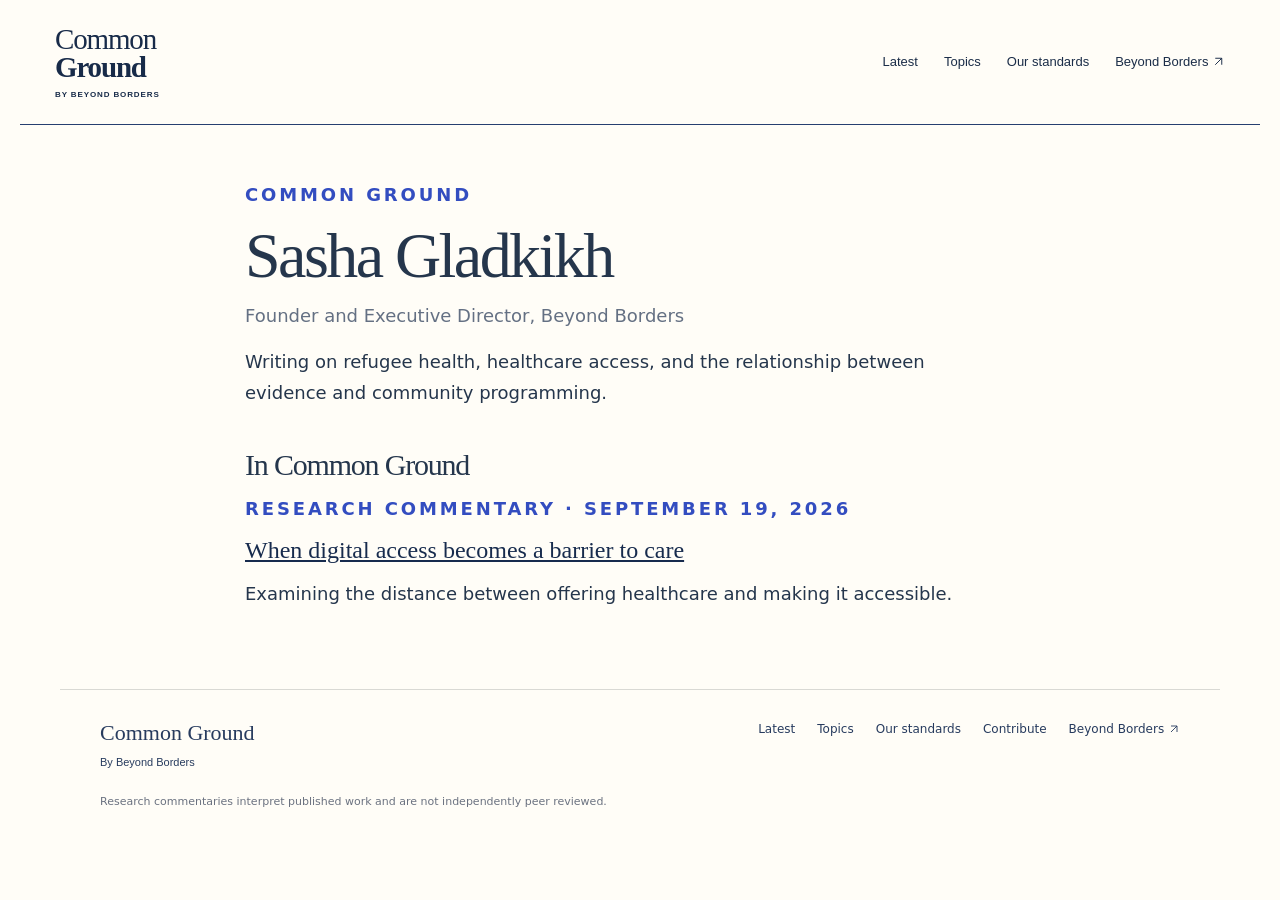
==== commit d5007873: "Improve Common Ground cover, topic browsing, and shared navigation" ====
--- a/common-ground-author-sasha.html
+++ b/common-ground-author-sasha.html
@@ -1 +1 @@
-<!doctype html><html lang="en"><head><meta charset="utf-8"><meta name="viewport" content="width=device-width,initial-scale=1"><title>Sasha Gladkikh | Common Ground</title><link rel="stylesheet" href="styles.css?v=39"><link rel="stylesheet" href="journal.css?v=6"><link rel="stylesheet" href="common-ground-editorial-type.css?v=1"></head><body class="journal-page cg-resource-page"><a class="skip-link" href="#main">Skip to content</a><header class="cg-news-header"><a class="cg-news-brand" href="journal.html">Common<br><strong>Ground</strong><span>BY BEYOND BORDERS</span></a><nav aria-label="Publication navigation"><a href="journal.html">Latest</a><a href="common-ground-topics.html">Topics</a><a href="common-ground-standards.html">Our standards</a></nav></header><main id="main" class="cg-resource"><p class="eyebrow">Common Ground</p><h1>Sasha Gladkikh</h1><p class="journal-deck">Founder and Executive Director, Beyond Borders</p><p>Writing on refugee health, healthcare access, and the relationship between evidence and community programming.</p><h2>In Common Ground</h2><p class="eyebrow">Research commentary · September 19, 2026</p><h3><a href="journal-digital-access.html">When digital access becomes a barrier to care</a></h3><p>Examining the distance between offering healthcare and making it accessible.</p></main><footer class="journal-footer"><a href="journal.html">Common Ground</a><a href="index.html">Beyond Borders <svg class="link-arrow" viewBox="0 0 24 24" width="16" height="16" fill="none" stroke="currentColor" stroke-width="1.8" stroke-linecap="round" stroke-linejoin="round" aria-hidden="true" focusable="false"><path d="M6 18 18 6M6 6h12v12"/></svg></a></footer></body></html>+<!doctype html><html lang="en"><head><meta charset="utf-8"><meta name="viewport" content="width=device-width,initial-scale=1"><title>Sasha Gladkikh | Common Ground</title><link rel="stylesheet" href="styles.css?v=39"><link rel="stylesheet" href="journal.css?v=6"><link rel="stylesheet" href="common-ground-editorial-type.css?v=1"><link rel="stylesheet" href="common-ground-browse.css?v=1"></head><body class="journal-page cg-resource-page"><a class="skip-link" href="#main">Skip to content</a><header class="cg-news-header"><a class="cg-news-brand" href="journal.html">Common<br><strong>Ground</strong><span>BY BEYOND BORDERS</span></a><nav aria-label="Publication navigation"><a href="journal.html">Latest</a><a href="common-ground-topics.html">Topics</a><a href="common-ground-standards.html">Our standards</a><a href="index.html">Beyond Borders <svg class="link-arrow" viewBox="0 0 24 24" width="16" height="16" fill="none" stroke="currentColor" stroke-width="1.8" aria-hidden="true"><path d="M6 18 18 6M6 6h12v12"/></svg></a></nav></header><main id="main" class="cg-resource"><p class="eyebrow">Common Ground</p><h1>Sasha Gladkikh</h1><p class="journal-deck">Founder and Executive Director, Beyond Borders</p><p>Writing on refugee health, healthcare access, and the relationship between evidence and community programming.</p><h2>In Common Ground</h2><p class="eyebrow">Research commentary · September 19, 2026</p><h3><a href="journal-digital-access.html">When digital access becomes a barrier to care</a></h3><p>Examining the distance between offering healthcare and making it accessible.</p></main><footer class="journal-footer cg-shared-footer"><a class="cg-footer-brand" href="journal.html">Common Ground<span>By Beyond Borders</span></a><nav aria-label="Footer navigation"><a href="journal.html">Latest</a><a href="common-ground-topics.html">Topics</a><a href="common-ground-standards.html">Our standards</a><a href="common-ground-contribute.html">Contribute</a><a href="index.html">Beyond Borders <svg class="link-arrow" viewBox="0 0 24 24" width="16" height="16" fill="none" stroke="currentColor" stroke-width="1.8" aria-hidden="true"><path d="M6 18 18 6M6 6h12v12"/></svg></a></nav><p>Research commentaries interpret published work and are not independently peer reviewed.</p></footer></body></html>
--- a/common-ground-browse.css
+++ b/common-ground-browse.css
@@ -0,0 +1,37 @@
+/* Alternating editorial rows retain the original cover typography. */
+.gazette-home:not(.cg-topics-page) .cg-story-grid {display:block}
+.gazette-home:not(.cg-topics-page) .cg-story-grid>.cg-story {display:grid;grid-template-columns:minmax(0,1.05fr) minmax(0,1fr);gap:clamp(28px,4vw,60px);max-width:none;margin:0;padding:32px 0 46px;align-items:center}
+.gazette-home:not(.cg-topics-page) .cg-story-grid>.cg-story+ .cg-story {border-top:1px solid #d6dadc;padding-top:46px}
+.gazette-home:not(.cg-topics-page) .cg-story-grid>.cg-story:nth-child(even) .cg-story-image {grid-column:2;grid-row:1}
+.gazette-home:not(.cg-topics-page) .cg-story-grid>.cg-story:nth-child(even) .cg-story-copy {grid-column:1;grid-row:1}
+.gazette-home:not(.cg-topics-page) .cg-story-image {width:100%;max-width:none}
+.gazette-home:not(.cg-topics-page) .cg-story-category {margin-top:0}
+.gazette-home:not(.cg-topics-page) .cg-story:not(.is-lead) h2 {font-size:clamp(30px,3.4vw,44px);max-width:25ch}
+.gazette-home .cg-story[hidden] {display:none!important}
+.cg-topics-main {padding-bottom:32px}
+.cg-topics-main .cg-cover-heading h1 {font-size:clamp(36px,5vw,60px);font-weight:400;letter-spacing:-.035em}
+.cg-topic-filters {display:flex;flex-wrap:wrap;gap:10px;margin:28px 0 14px}
+.cg-topic-filters[hidden] {display:none}
+.cg-topic-filters button {font:600 13px/1.5 Manrope,Arial,sans-serif;color:#33445d;border:1px solid #cbd2dc;border-radius:30px;padding:10px 18px;background:transparent;cursor:pointer}
+.cg-topic-filters button:hover {background:#edf0f6}
+.cg-topic-filters button[aria-pressed=true] {background:#263f70;border-color:#263f70;color:white}
+.cg-topic-count {font-size:13px;color:#627083;margin:14px 0 28px}
+.cg-topics-page .cg-topic-grid {display:grid;grid-template-columns:repeat(2,minmax(0,1fr));gap:48px 36px}
+.cg-topics-page .cg-topic-grid>.cg-story {grid-column:auto;max-width:none}
+.cg-topics-page .cg-story-image {max-width:none}
+.cg-topics-page .cg-story h2 {font-size:clamp(26px,2.8vw,36px);max-width:28ch}
+.cg-shared-footer {display:grid;grid-template-columns:1fr auto;gap:22px 35px;align-items:start}
+.cg-footer-brand {font:22px/1.2 Georgia,serif;text-decoration:none}
+.cg-footer-brand span {display:block;font:11px/1.6 Manrope,Arial,sans-serif;margin-top:7px}
+.cg-shared-footer nav {display:flex;gap:14px 22px;flex-wrap:wrap;justify-content:end}
+.cg-shared-footer nav a {font-size:12px;text-decoration:none}
+.cg-shared-footer a:hover {text-decoration:underline;text-underline-offset:4px}
+.cg-shared-footer p {grid-column:1/-1;font-size:11px;line-height:1.6;max-width:none}
+@media(max-width:750px){
+ .gazette-home:not(.cg-topics-page) .cg-story-grid>.cg-story {grid-template-columns:1fr;gap:24px;padding:18px 0 34px}
+ .gazette-home:not(.cg-topics-page) .cg-story-grid>.cg-story+ .cg-story {padding-top:34px}
+ .gazette-home:not(.cg-topics-page) .cg-story-grid>.cg-story:nth-child(even) .cg-story-image,.gazette-home:not(.cg-topics-page) .cg-story-grid>.cg-story:nth-child(even) .cg-story-copy {grid-column:auto;grid-row:auto}
+ .cg-topics-page .cg-topic-grid {grid-template-columns:1fr;gap:38px}
+ .cg-shared-footer {grid-template-columns:1fr;gap:20px}
+ .cg-shared-footer nav {justify-content:start}
+}
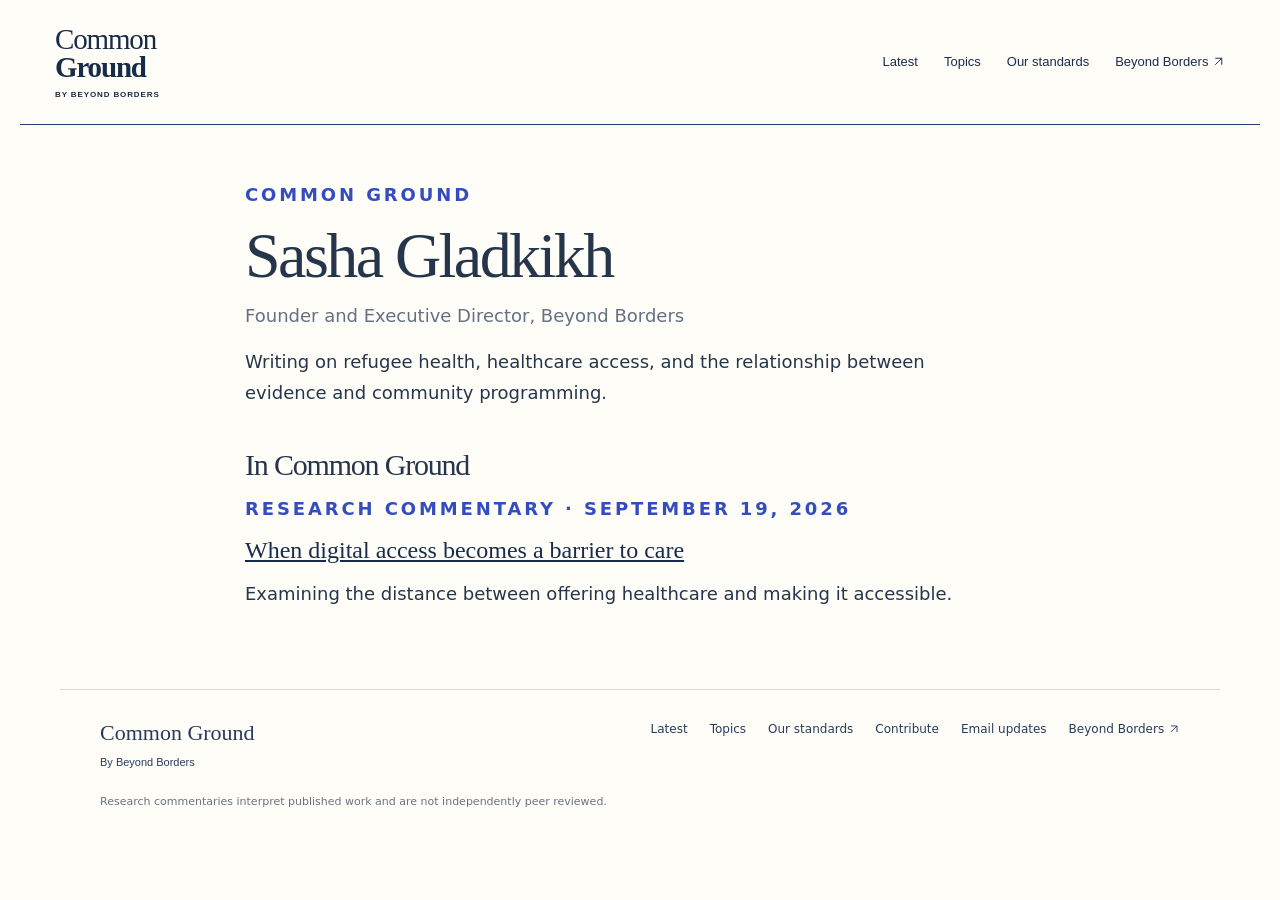
==== commit c430b390: "Add Common Ground email signup landing page" ====
--- a/common-ground-author-sasha.html
+++ b/common-ground-author-sasha.html
@@ -1 +1 @@
-<!doctype html><html lang="en"><head><meta charset="utf-8"><meta name="viewport" content="width=device-width,initial-scale=1"><title>Sasha Gladkikh | Common Ground</title><link rel="stylesheet" href="styles.css?v=39"><link rel="stylesheet" href="journal.css?v=6"><link rel="stylesheet" href="common-ground-editorial-type.css?v=1"><link rel="stylesheet" href="common-ground-browse.css?v=1"></head><body class="journal-page cg-resource-page"><a class="skip-link" href="#main">Skip to content</a><header class="cg-news-header"><a class="cg-news-brand" href="journal.html">Common<br><strong>Ground</strong><span>BY BEYOND BORDERS</span></a><nav aria-label="Publication navigation"><a href="journal.html">Latest</a><a href="common-ground-topics.html">Topics</a><a href="common-ground-standards.html">Our standards</a><a href="index.html">Beyond Borders <svg class="link-arrow" viewBox="0 0 24 24" width="16" height="16" fill="none" stroke="currentColor" stroke-width="1.8" aria-hidden="true"><path d="M6 18 18 6M6 6h12v12"/></svg></a></nav></header><main id="main" class="cg-resource"><p class="eyebrow">Common Ground</p><h1>Sasha Gladkikh</h1><p class="journal-deck">Founder and Executive Director, Beyond Borders</p><p>Writing on refugee health, healthcare access, and the relationship between evidence and community programming.</p><h2>In Common Ground</h2><p class="eyebrow">Research commentary · September 19, 2026</p><h3><a href="journal-digital-access.html">When digital access becomes a barrier to care</a></h3><p>Examining the distance between offering healthcare and making it accessible.</p></main><footer class="journal-footer cg-shared-footer"><a class="cg-footer-brand" href="journal.html">Common Ground<span>By Beyond Borders</span></a><nav aria-label="Footer navigation"><a href="journal.html">Latest</a><a href="common-ground-topics.html">Topics</a><a href="common-ground-standards.html">Our standards</a><a href="common-ground-contribute.html">Contribute</a><a href="index.html">Beyond Borders <svg class="link-arrow" viewBox="0 0 24 24" width="16" height="16" fill="none" stroke="currentColor" stroke-width="1.8" aria-hidden="true"><path d="M6 18 18 6M6 6h12v12"/></svg></a></nav><p>Research commentaries interpret published work and are not independently peer reviewed.</p></footer></body></html>+<!doctype html><html lang="en"><head><meta charset="utf-8"><meta name="viewport" content="width=device-width,initial-scale=1"><title>Sasha Gladkikh | Common Ground</title><link rel="stylesheet" href="styles.css?v=39"><link rel="stylesheet" href="journal.css?v=6"><link rel="stylesheet" href="common-ground-editorial-type.css?v=1"><link rel="stylesheet" href="common-ground-browse.css?v=2"></head><body class="journal-page cg-resource-page"><a class="skip-link" href="#main">Skip to content</a><header class="cg-news-header"><a class="cg-news-brand" href="journal.html">Common<br><strong>Ground</strong><span>BY BEYOND BORDERS</span></a><nav aria-label="Publication navigation"><a href="journal.html">Latest</a><a href="common-ground-topics.html">Topics</a><a href="common-ground-standards.html">Our standards</a><a href="index.html">Beyond Borders <svg class="link-arrow" viewBox="0 0 24 24" width="16" height="16" fill="none" stroke="currentColor" stroke-width="1.8" aria-hidden="true"><path d="M6 18 18 6M6 6h12v12"/></svg></a></nav></header><main id="main" class="cg-resource"><p class="eyebrow">Common Ground</p><h1>Sasha Gladkikh</h1><p class="journal-deck">Founder and Executive Director, Beyond Borders</p><p>Writing on refugee health, healthcare access, and the relationship between evidence and community programming.</p><h2>In Common Ground</h2><p class="eyebrow">Research commentary · September 19, 2026</p><h3><a href="journal-digital-access.html">When digital access becomes a barrier to care</a></h3><p>Examining the distance between offering healthcare and making it accessible.</p></main><footer class="journal-footer cg-shared-footer"><a class="cg-footer-brand" href="journal.html">Common Ground<span>By Beyond Borders</span></a><nav aria-label="Footer navigation"><a href="journal.html">Latest</a><a href="common-ground-topics.html">Topics</a><a href="common-ground-standards.html">Our standards</a><a href="common-ground-contribute.html">Contribute</a><a href="common-ground-signup.html">Email updates</a><a href="index.html">Beyond Borders <svg class="link-arrow" viewBox="0 0 24 24" width="16" height="16" fill="none" stroke="currentColor" stroke-width="1.8" aria-hidden="true"><path d="M6 18 18 6M6 6h12v12"/></svg></a></nav><p>Research commentaries interpret published work and are not independently peer reviewed.</p></footer></body></html>
--- a/common-ground-browse.css
+++ b/common-ground-browse.css
@@ -35,3 +35,17 @@
  .cg-shared-footer {grid-template-columns:1fr;gap:20px}
  .cg-shared-footer nav {justify-content:start}
 }
+.cg-reading-opening {max-width:66ch;padding:30px 0 0}
+.cg-reading-opening .article-intro {margin:0;font-size:22px;line-height:1.65}
+.cg-reader-reply {max-width:986px;margin:40px auto 55px;padding:30px 32px;border-top:1px solid #d5dcd9}
+.cg-reader-reply h2,.cg-subscribe h2 {font:400 32px/1.2 Georgia,serif;letter-spacing:-.025em;margin:12px 0}
+.cg-reader-reply>p:not(.eyebrow) {font-size:16px;line-height:1.7;max-width:62ch}
+.cg-reader-reply a,.cg-subscribe a {display:inline-block;color:#344eb9;font-size:15px;font-weight:600;text-underline-offset:4px;margin:8px 0}
+.cg-reader-reply .cg-reply-note {font-size:12px!important;color:#627083;margin-top:16px}
+.appointment-page .cg-reader-reply a {color:#8b5047}
+.cg-contribution-guidance {border-block:1px solid #cbd2dc;padding:18px 0;margin:25px 0}
+.cg-contribution-guidance summary {cursor:pointer;font-weight:600}
+.cg-resource .cg-contribution-guidance p {font-size:16px;line-height:1.7}
+.cg-subscribe {margin-top:45px;padding:30px 0;border-block:1px solid #cbd2dc}
+.cg-subscribe>p {max-width:60ch;line-height:1.65}
+@media(max-width:750px){.cg-reader-reply{margin-inline:22px;padding:25px 0}.cg-reading-opening .article-intro{font-size:20px}}
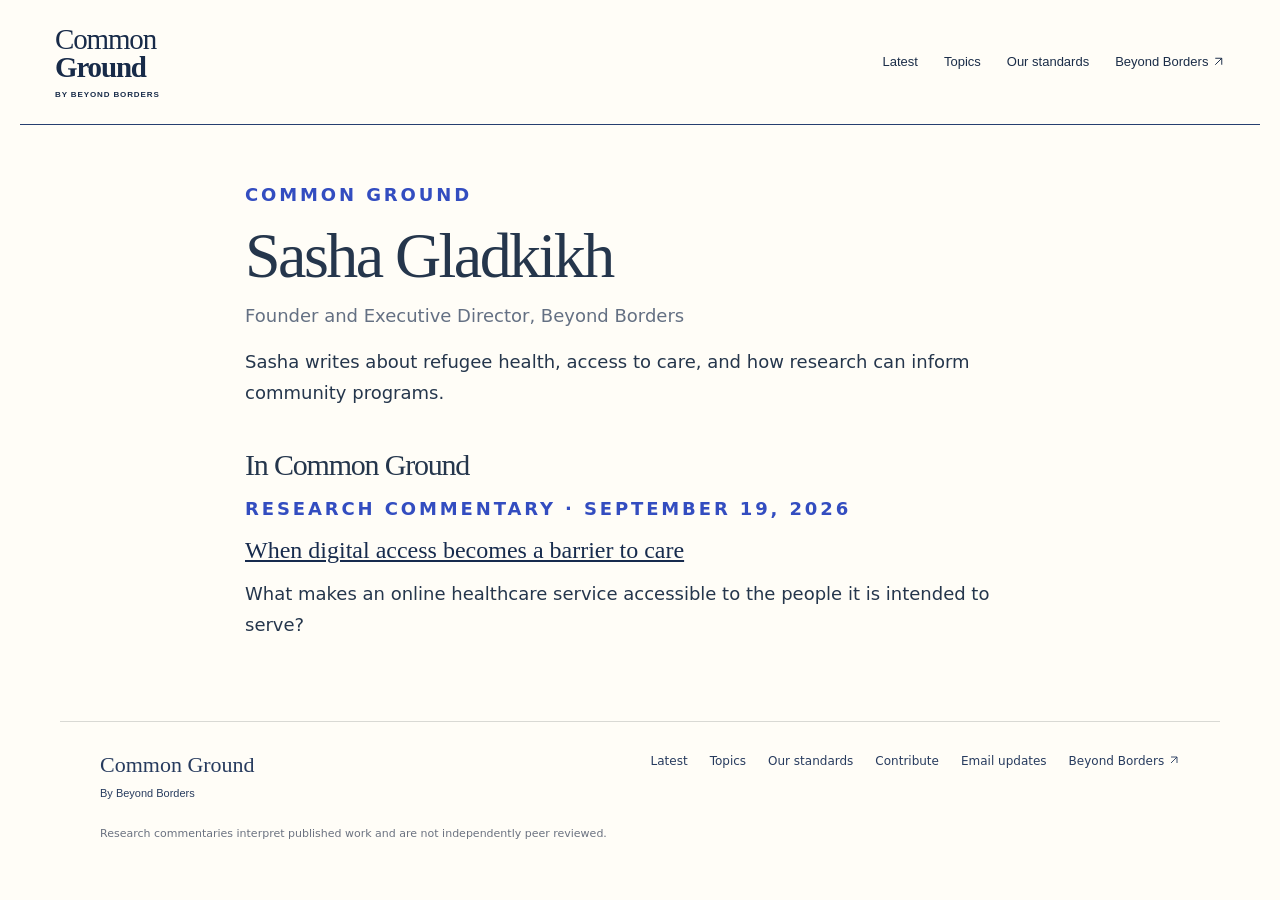
==== commit d88c10c1: "Polish Common Ground copy for clarity and warmth" ====
--- a/common-ground-author-sasha.html
+++ b/common-ground-author-sasha.html
@@ -1 +1 @@
-<!doctype html><html lang="en"><head><meta charset="utf-8"><meta name="viewport" content="width=device-width,initial-scale=1"><title>Sasha Gladkikh | Common Ground</title><link rel="stylesheet" href="styles.css?v=39"><link rel="stylesheet" href="journal.css?v=6"><link rel="stylesheet" href="common-ground-editorial-type.css?v=1"><link rel="stylesheet" href="common-ground-browse.css?v=2"></head><body class="journal-page cg-resource-page"><a class="skip-link" href="#main">Skip to content</a><header class="cg-news-header"><a class="cg-news-brand" href="journal.html">Common<br><strong>Ground</strong><span>BY BEYOND BORDERS</span></a><nav aria-label="Publication navigation"><a href="journal.html">Latest</a><a href="common-ground-topics.html">Topics</a><a href="common-ground-standards.html">Our standards</a><a href="index.html">Beyond Borders <svg class="link-arrow" viewBox="0 0 24 24" width="16" height="16" fill="none" stroke="currentColor" stroke-width="1.8" aria-hidden="true"><path d="M6 18 18 6M6 6h12v12"/></svg></a></nav></header><main id="main" class="cg-resource"><p class="eyebrow">Common Ground</p><h1>Sasha Gladkikh</h1><p class="journal-deck">Founder and Executive Director, Beyond Borders</p><p>Writing on refugee health, healthcare access, and the relationship between evidence and community programming.</p><h2>In Common Ground</h2><p class="eyebrow">Research commentary · September 19, 2026</p><h3><a href="journal-digital-access.html">When digital access becomes a barrier to care</a></h3><p>Examining the distance between offering healthcare and making it accessible.</p></main><footer class="journal-footer cg-shared-footer"><a class="cg-footer-brand" href="journal.html">Common Ground<span>By Beyond Borders</span></a><nav aria-label="Footer navigation"><a href="journal.html">Latest</a><a href="common-ground-topics.html">Topics</a><a href="common-ground-standards.html">Our standards</a><a href="common-ground-contribute.html">Contribute</a><a href="common-ground-signup.html">Email updates</a><a href="index.html">Beyond Borders <svg class="link-arrow" viewBox="0 0 24 24" width="16" height="16" fill="none" stroke="currentColor" stroke-width="1.8" aria-hidden="true"><path d="M6 18 18 6M6 6h12v12"/></svg></a></nav><p>Research commentaries interpret published work and are not independently peer reviewed.</p></footer></body></html>+<!doctype html><html lang="en"><head><meta charset="utf-8"><meta name="viewport" content="width=device-width,initial-scale=1"><title>Sasha Gladkikh | Common Ground</title><link rel="stylesheet" href="styles.css?v=39"><link rel="stylesheet" href="journal.css?v=6"><link rel="stylesheet" href="common-ground-editorial-type.css?v=1"><link rel="stylesheet" href="common-ground-browse.css?v=3"></head><body class="journal-page cg-resource-page"><a class="skip-link" href="#main">Skip to content</a><header class="cg-news-header"><a class="cg-news-brand" href="journal.html">Common<br><strong>Ground</strong><span>BY BEYOND BORDERS</span></a><nav aria-label="Publication navigation"><a href="journal.html">Latest</a><a href="common-ground-topics.html">Topics</a><a href="common-ground-standards.html">Our standards</a><a href="index.html">Beyond Borders <svg class="link-arrow" viewBox="0 0 24 24" width="16" height="16" fill="none" stroke="currentColor" stroke-width="1.8" aria-hidden="true"><path d="M6 18 18 6M6 6h12v12"/></svg></a></nav></header><main id="main" class="cg-resource"><p class="eyebrow">Common Ground</p><h1>Sasha Gladkikh</h1><p class="journal-deck">Founder and Executive Director, Beyond Borders</p><p>Sasha writes about refugee health, access to care, and how research can inform community programs.</p><h2>In Common Ground</h2><p class="eyebrow">Research commentary · September 19, 2026</p><h3><a href="journal-digital-access.html">When digital access becomes a barrier to care</a></h3><p>What makes an online healthcare service accessible to the people it is intended to serve?</p></main><footer class="journal-footer cg-shared-footer"><a class="cg-footer-brand" href="journal.html">Common Ground<span>By Beyond Borders</span></a><nav aria-label="Footer navigation"><a href="journal.html">Latest</a><a href="common-ground-topics.html">Topics</a><a href="common-ground-standards.html">Our standards</a><a href="common-ground-contribute.html">Contribute</a><a href="common-ground-signup.html">Email updates</a><a href="index.html">Beyond Borders <svg class="link-arrow" viewBox="0 0 24 24" width="16" height="16" fill="none" stroke="currentColor" stroke-width="1.8" aria-hidden="true"><path d="M6 18 18 6M6 6h12v12"/></svg></a></nav><p>Research commentaries interpret published work and are not independently peer reviewed.</p></footer></body></html>
--- a/common-ground-browse.css
+++ b/common-ground-browse.css
@@ -49,3 +49,6 @@
 .cg-subscribe {margin-top:45px;padding:30px 0;border-block:1px solid #cbd2dc}
 .cg-subscribe>p {max-width:60ch;line-height:1.65}
 @media(max-width:750px){.cg-reader-reply{margin-inline:22px;padding:25px 0}.cg-reading-opening .article-intro{font-size:20px}}
+/* Vector arrows avoid platform-dependent emoji glyphs. */
+.journal-page svg.link-arrow {display:inline-block;width:1em;height:1em;min-width:1em;flex-shrink:0;vertical-align:-.12em;fill:none}
+.cg-story-read {gap:6px}
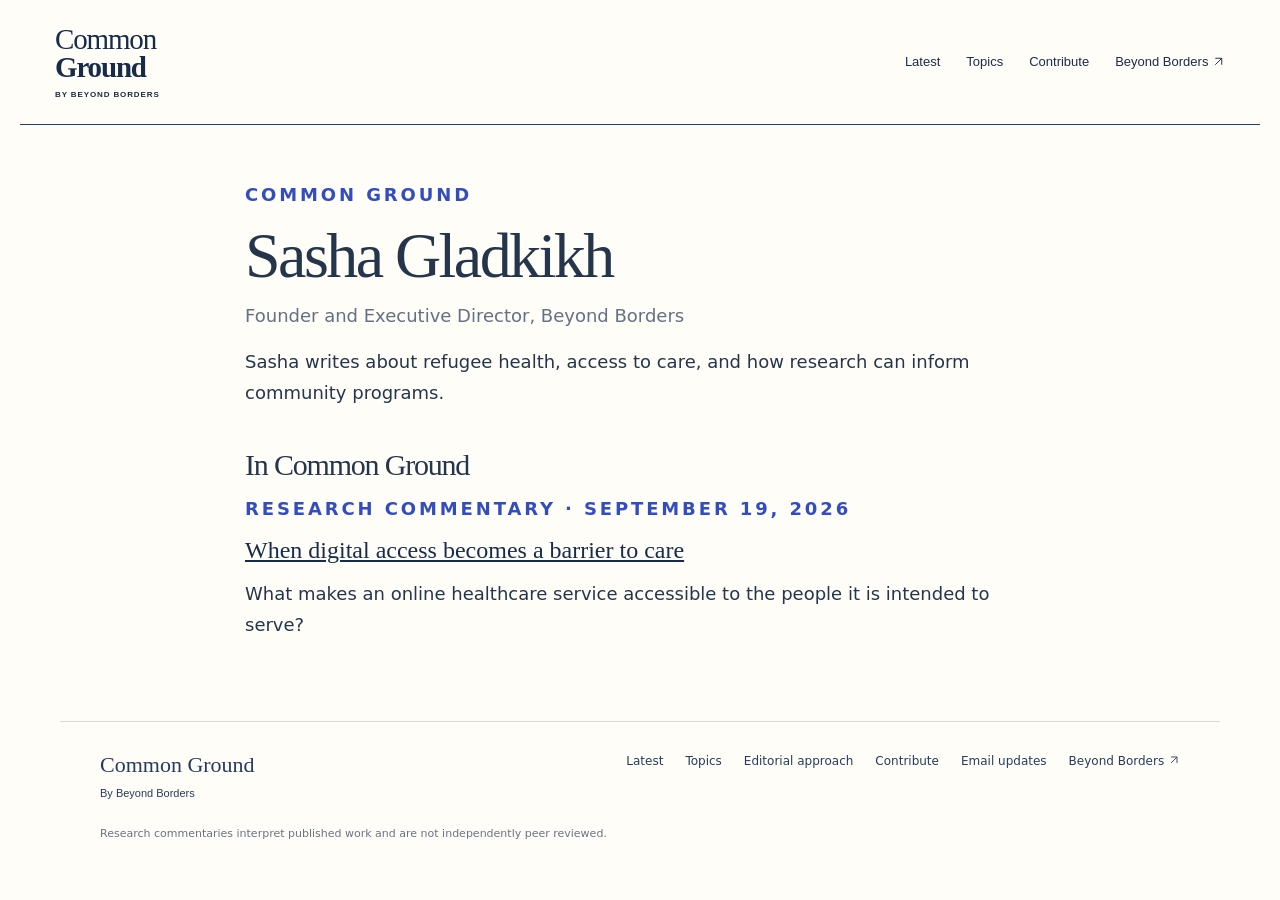
==== commit f4c41864: "Prioritize contributions in Common Ground navigation" ====
--- a/common-ground-author-sasha.html
+++ b/common-ground-author-sasha.html
@@ -1 +1 @@
-<!doctype html><html lang="en"><head><meta charset="utf-8"><meta name="viewport" content="width=device-width,initial-scale=1"><title>Sasha Gladkikh | Common Ground</title><link rel="stylesheet" href="styles.css?v=39"><link rel="stylesheet" href="journal.css?v=6"><link rel="stylesheet" href="common-ground-editorial-type.css?v=1"><link rel="stylesheet" href="common-ground-browse.css?v=3"></head><body class="journal-page cg-resource-page"><a class="skip-link" href="#main">Skip to content</a><header class="cg-news-header"><a class="cg-news-brand" href="journal.html">Common<br><strong>Ground</strong><span>BY BEYOND BORDERS</span></a><nav aria-label="Publication navigation"><a href="journal.html">Latest</a><a href="common-ground-topics.html">Topics</a><a href="common-ground-standards.html">Our standards</a><a href="index.html">Beyond Borders <svg class="link-arrow" viewBox="0 0 24 24" width="16" height="16" fill="none" stroke="currentColor" stroke-width="1.8" aria-hidden="true"><path d="M6 18 18 6M6 6h12v12"/></svg></a></nav></header><main id="main" class="cg-resource"><p class="eyebrow">Common Ground</p><h1>Sasha Gladkikh</h1><p class="journal-deck">Founder and Executive Director, Beyond Borders</p><p>Sasha writes about refugee health, access to care, and how research can inform community programs.</p><h2>In Common Ground</h2><p class="eyebrow">Research commentary · September 19, 2026</p><h3><a href="journal-digital-access.html">When digital access becomes a barrier to care</a></h3><p>What makes an online healthcare service accessible to the people it is intended to serve?</p></main><footer class="journal-footer cg-shared-footer"><a class="cg-footer-brand" href="journal.html">Common Ground<span>By Beyond Borders</span></a><nav aria-label="Footer navigation"><a href="journal.html">Latest</a><a href="common-ground-topics.html">Topics</a><a href="common-ground-standards.html">Our standards</a><a href="common-ground-contribute.html">Contribute</a><a href="common-ground-signup.html">Email updates</a><a href="index.html">Beyond Borders <svg class="link-arrow" viewBox="0 0 24 24" width="16" height="16" fill="none" stroke="currentColor" stroke-width="1.8" aria-hidden="true"><path d="M6 18 18 6M6 6h12v12"/></svg></a></nav><p>Research commentaries interpret published work and are not independently peer reviewed.</p></footer></body></html>+<!doctype html><html lang="en"><head><meta charset="utf-8"><meta name="viewport" content="width=device-width,initial-scale=1"><title>Sasha Gladkikh | Common Ground</title><link rel="stylesheet" href="styles.css?v=39"><link rel="stylesheet" href="journal.css?v=6"><link rel="stylesheet" href="common-ground-editorial-type.css?v=1"><link rel="stylesheet" href="common-ground-browse.css?v=3"></head><body class="journal-page cg-resource-page"><a class="skip-link" href="#main">Skip to content</a><header class="cg-news-header"><a class="cg-news-brand" href="journal.html">Common<br><strong>Ground</strong><span>BY BEYOND BORDERS</span></a><nav aria-label="Publication navigation"><a href="journal.html">Latest</a><a href="common-ground-topics.html">Topics</a><a href="common-ground-contribute.html">Contribute</a><a href="index.html">Beyond Borders <svg class="link-arrow" viewBox="0 0 24 24" width="16" height="16" fill="none" stroke="currentColor" stroke-width="1.8" aria-hidden="true"><path d="M6 18 18 6M6 6h12v12"/></svg></a></nav></header><main id="main" class="cg-resource"><p class="eyebrow">Common Ground</p><h1>Sasha Gladkikh</h1><p class="journal-deck">Founder and Executive Director, Beyond Borders</p><p>Sasha writes about refugee health, access to care, and how research can inform community programs.</p><h2>In Common Ground</h2><p class="eyebrow">Research commentary · September 19, 2026</p><h3><a href="journal-digital-access.html">When digital access becomes a barrier to care</a></h3><p>What makes an online healthcare service accessible to the people it is intended to serve?</p></main><footer class="journal-footer cg-shared-footer"><a class="cg-footer-brand" href="journal.html">Common Ground<span>By Beyond Borders</span></a><nav aria-label="Footer navigation"><a href="journal.html">Latest</a><a href="common-ground-topics.html">Topics</a><a href="common-ground-standards.html">Editorial approach</a><a href="common-ground-contribute.html">Contribute</a><a href="common-ground-signup.html">Email updates</a><a href="index.html">Beyond Borders <svg class="link-arrow" viewBox="0 0 24 24" width="16" height="16" fill="none" stroke="currentColor" stroke-width="1.8" aria-hidden="true"><path d="M6 18 18 6M6 6h12v12"/></svg></a></nav><p>Research commentaries interpret published work and are not independently peer reviewed.</p></footer></body></html>
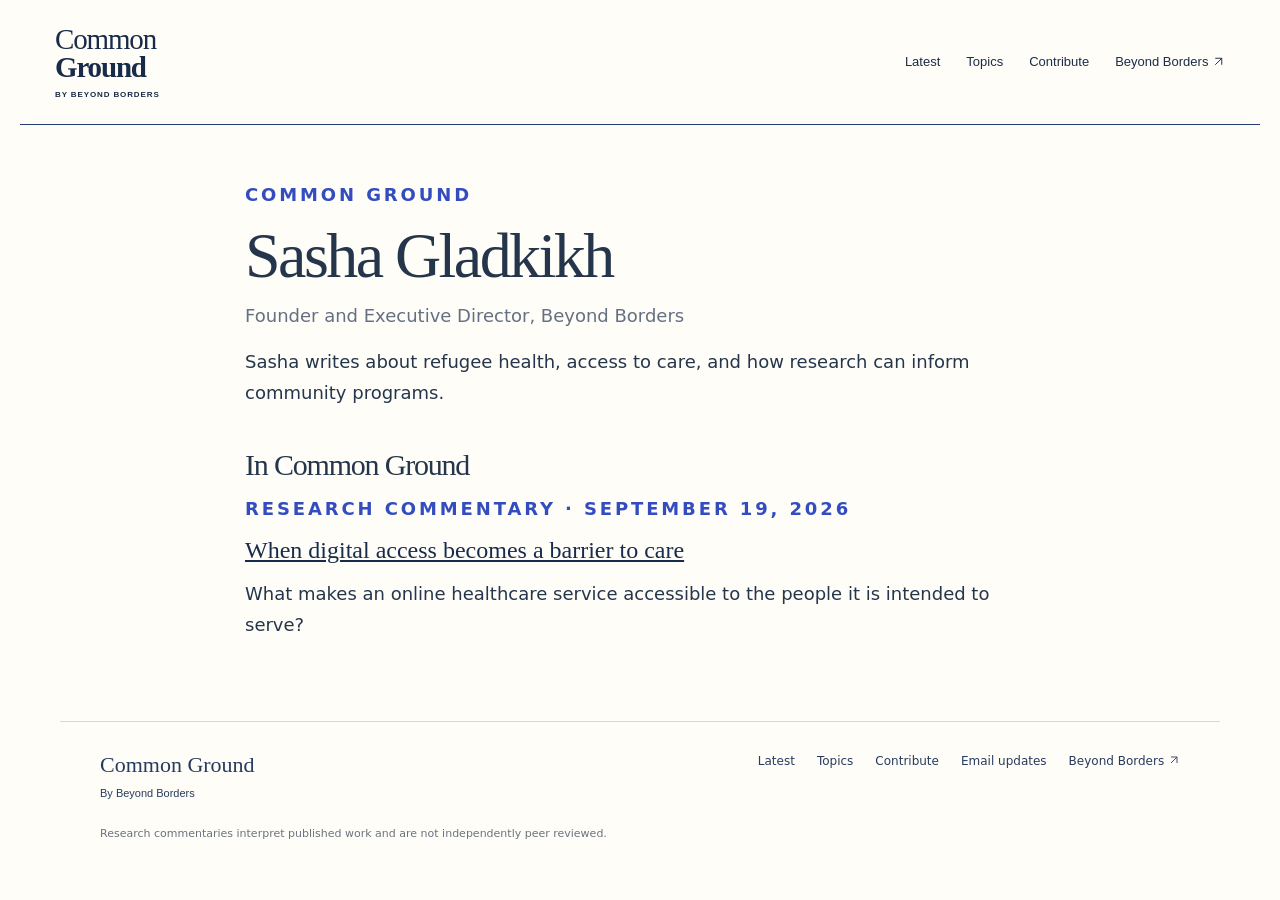
==== commit 21ccc20c: "Replace editorial approach page with focused interactive contribution flow" ====
--- a/common-ground-author-sasha.html
+++ b/common-ground-author-sasha.html
@@ -1 +1 @@
-<!doctype html><html lang="en"><head><meta charset="utf-8"><meta name="viewport" content="width=device-width,initial-scale=1"><title>Sasha Gladkikh | Common Ground</title><link rel="stylesheet" href="styles.css?v=39"><link rel="stylesheet" href="journal.css?v=6"><link rel="stylesheet" href="common-ground-editorial-type.css?v=1"><link rel="stylesheet" href="common-ground-browse.css?v=3"></head><body class="journal-page cg-resource-page"><a class="skip-link" href="#main">Skip to content</a><header class="cg-news-header"><a class="cg-news-brand" href="journal.html">Common<br><strong>Ground</strong><span>BY BEYOND BORDERS</span></a><nav aria-label="Publication navigation"><a href="journal.html">Latest</a><a href="common-ground-topics.html">Topics</a><a href="common-ground-contribute.html">Contribute</a><a href="index.html">Beyond Borders <svg class="link-arrow" viewBox="0 0 24 24" width="16" height="16" fill="none" stroke="currentColor" stroke-width="1.8" aria-hidden="true"><path d="M6 18 18 6M6 6h12v12"/></svg></a></nav></header><main id="main" class="cg-resource"><p class="eyebrow">Common Ground</p><h1>Sasha Gladkikh</h1><p class="journal-deck">Founder and Executive Director, Beyond Borders</p><p>Sasha writes about refugee health, access to care, and how research can inform community programs.</p><h2>In Common Ground</h2><p class="eyebrow">Research commentary · September 19, 2026</p><h3><a href="journal-digital-access.html">When digital access becomes a barrier to care</a></h3><p>What makes an online healthcare service accessible to the people it is intended to serve?</p></main><footer class="journal-footer cg-shared-footer"><a class="cg-footer-brand" href="journal.html">Common Ground<span>By Beyond Borders</span></a><nav aria-label="Footer navigation"><a href="journal.html">Latest</a><a href="common-ground-topics.html">Topics</a><a href="common-ground-standards.html">Editorial approach</a><a href="common-ground-contribute.html">Contribute</a><a href="common-ground-signup.html">Email updates</a><a href="index.html">Beyond Borders <svg class="link-arrow" viewBox="0 0 24 24" width="16" height="16" fill="none" stroke="currentColor" stroke-width="1.8" aria-hidden="true"><path d="M6 18 18 6M6 6h12v12"/></svg></a></nav><p>Research commentaries interpret published work and are not independently peer reviewed.</p></footer></body></html>+<!doctype html><html lang="en"><head><meta charset="utf-8"><meta name="viewport" content="width=device-width,initial-scale=1"><title>Sasha Gladkikh | Common Ground</title><link rel="stylesheet" href="styles.css?v=39"><link rel="stylesheet" href="journal.css?v=6"><link rel="stylesheet" href="common-ground-editorial-type.css?v=1"><link rel="stylesheet" href="common-ground-browse.css?v=3"></head><body class="journal-page cg-resource-page"><a class="skip-link" href="#main">Skip to content</a><header class="cg-news-header"><a class="cg-news-brand" href="journal.html">Common<br><strong>Ground</strong><span>BY BEYOND BORDERS</span></a><nav aria-label="Publication navigation"><a href="journal.html">Latest</a><a href="common-ground-topics.html">Topics</a><a href="common-ground-contribute.html">Contribute</a><a href="index.html">Beyond Borders <svg class="link-arrow" viewBox="0 0 24 24" width="16" height="16" fill="none" stroke="currentColor" stroke-width="1.8" aria-hidden="true"><path d="M6 18 18 6M6 6h12v12"/></svg></a></nav></header><main id="main" class="cg-resource"><p class="eyebrow">Common Ground</p><h1>Sasha Gladkikh</h1><p class="journal-deck">Founder and Executive Director, Beyond Borders</p><p>Sasha writes about refugee health, access to care, and how research can inform community programs.</p><h2>In Common Ground</h2><p class="eyebrow">Research commentary · September 19, 2026</p><h3><a href="journal-digital-access.html">When digital access becomes a barrier to care</a></h3><p>What makes an online healthcare service accessible to the people it is intended to serve?</p></main><footer class="journal-footer cg-shared-footer"><a class="cg-footer-brand" href="journal.html">Common Ground<span>By Beyond Borders</span></a><nav aria-label="Footer navigation"><a href="journal.html">Latest</a><a href="common-ground-topics.html">Topics</a><a href="common-ground-contribute.html">Contribute</a><a href="common-ground-signup.html">Email updates</a><a href="index.html">Beyond Borders <svg class="link-arrow" viewBox="0 0 24 24" width="16" height="16" fill="none" stroke="currentColor" stroke-width="1.8" aria-hidden="true"><path d="M6 18 18 6M6 6h12v12"/></svg></a></nav><p>Research commentaries interpret published work and are not independently peer reviewed.</p></footer></body></html>
